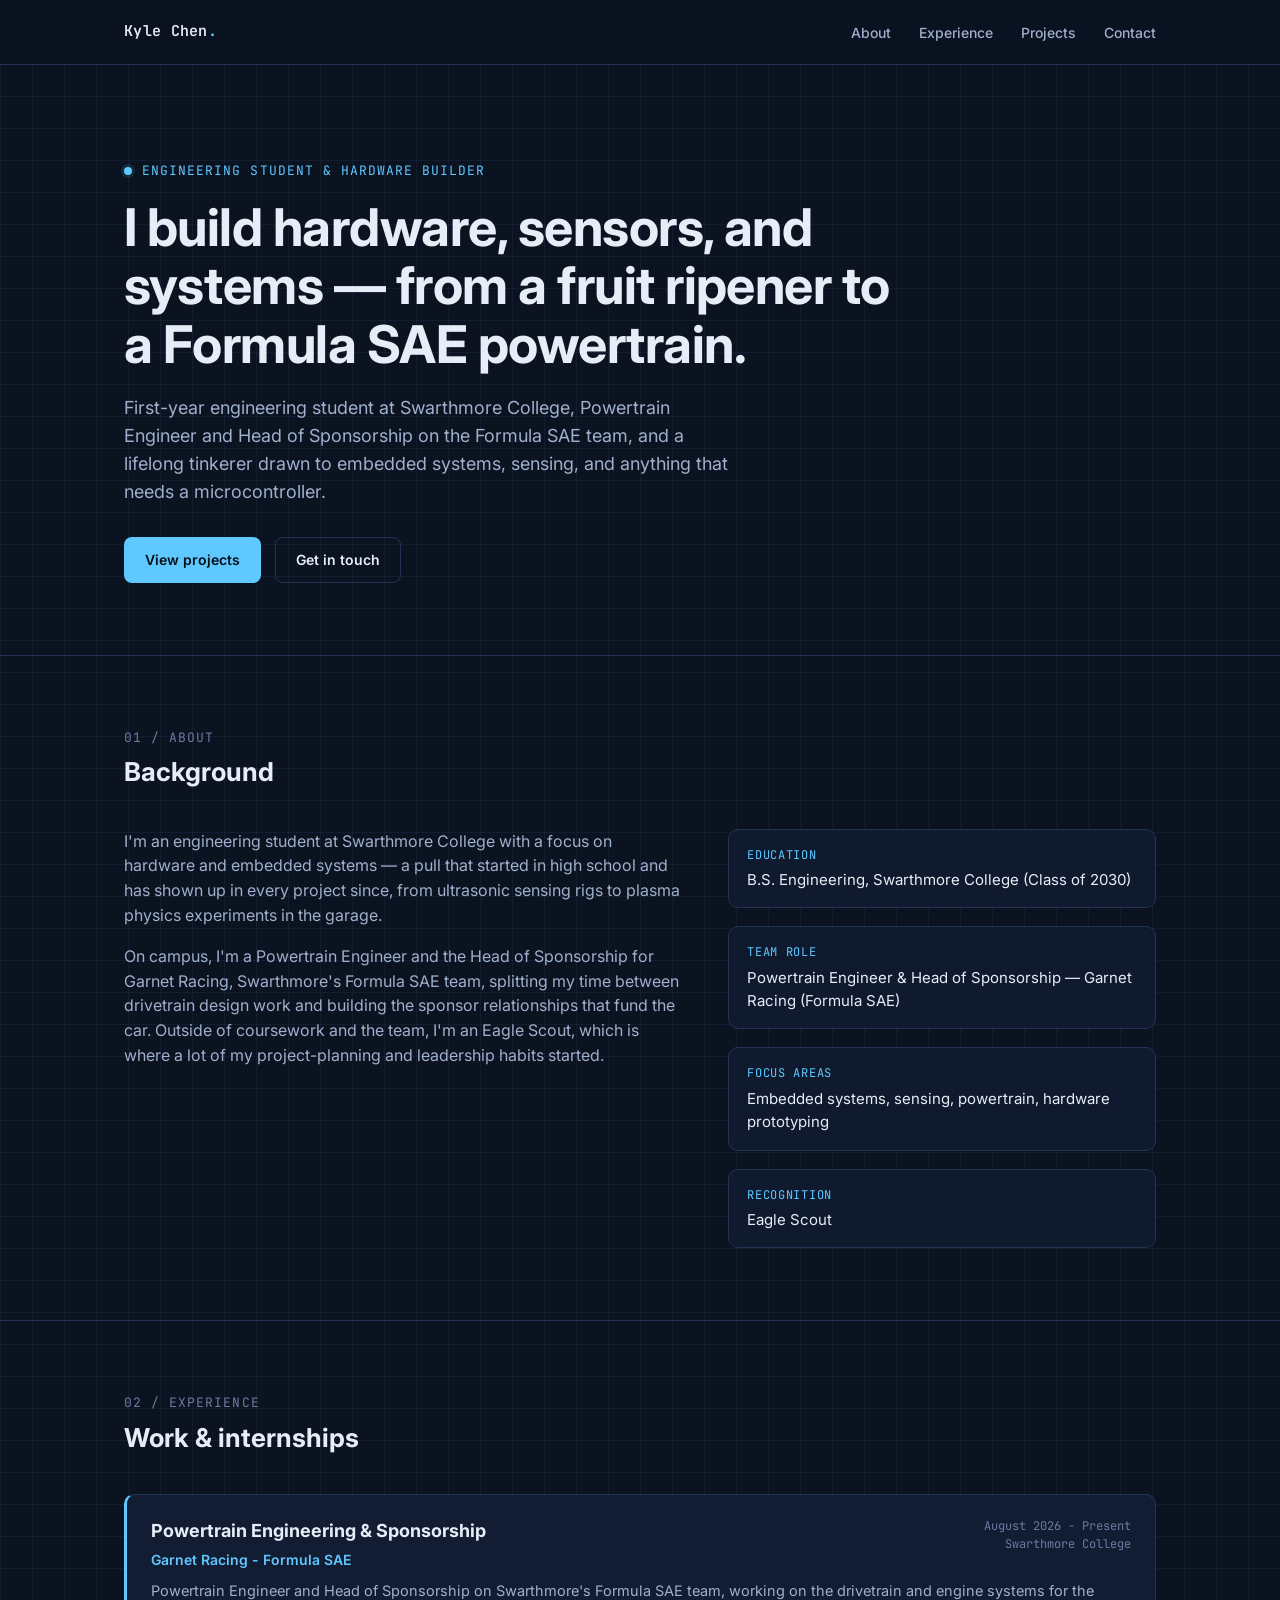
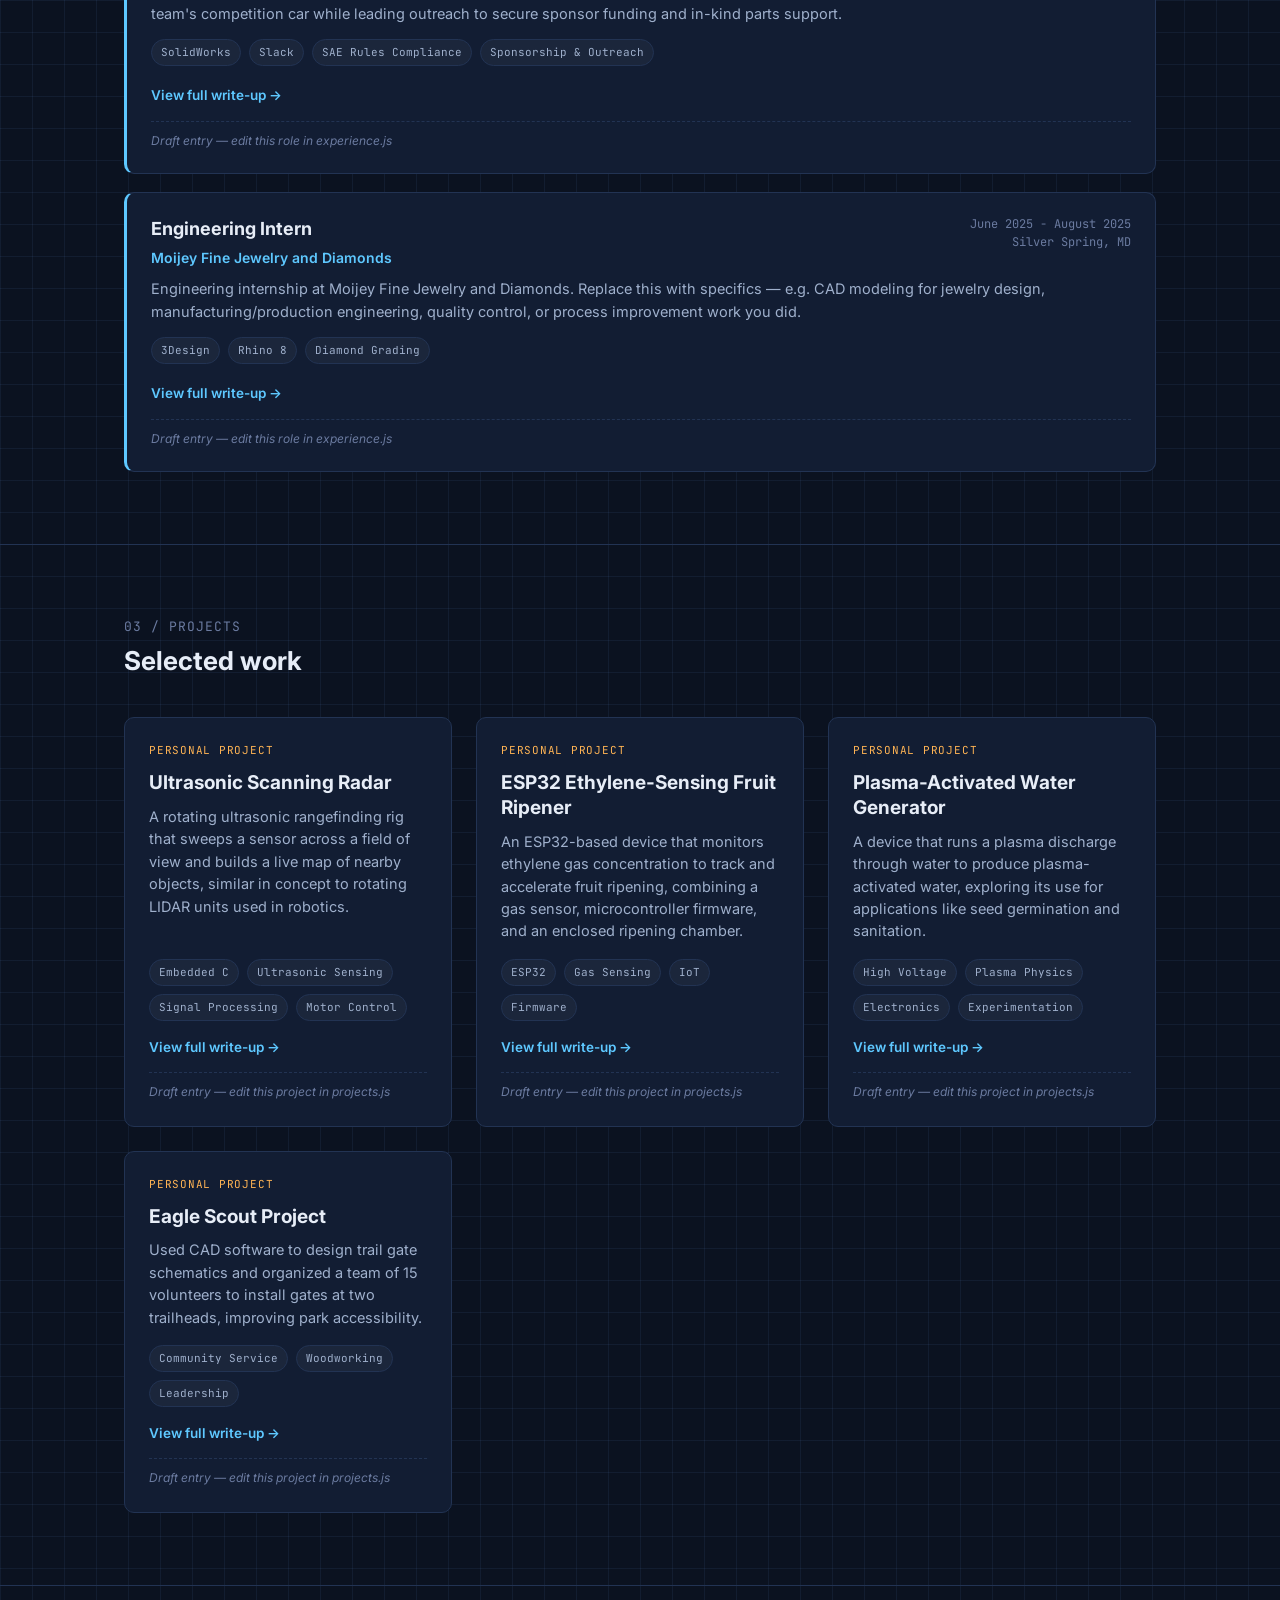
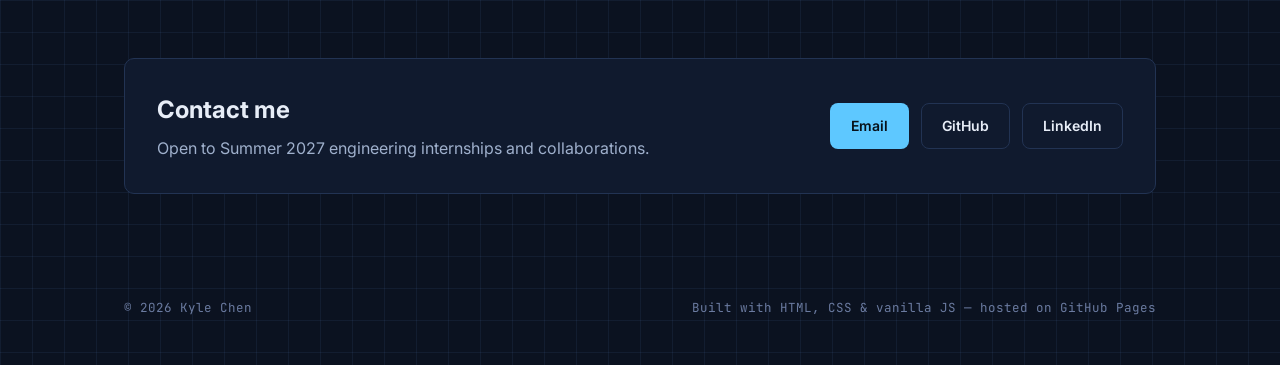
==== index.html @ b8ff4d7b "Update index.html" ====
<!doctype html>
<html lang="en">
<head>
  <meta charset="UTF-8" />
  <meta name="viewport" content="width=device-width, initial-scale=1.0" />
  <title>Kyle Chen — Engineering Portfolio</title>
  <meta name="description" content="Engineering portfolio of Kyle Chen — Swarthmore College engineering student, Formula SAE powertrain engineer, and hardware/embedded systems builder." />
  <link rel="icon" href="data:image/svg+xml,<svg xmlns=%22http://www.w3.org/2000/svg%22 viewBox=%220 0 100 100%22><rect width=%22100%22 height=%22100%22 rx=%2220%22 fill=%22%230b1220%22/><path d=%22M25 70 L50 25 L75 70%22 stroke=%22%235ec8ff%22 stroke-width=%228%22 fill=%22none%22 stroke-linecap=%22round%22 stroke-linejoin=%22round%22/></svg>" />
  <link rel="preconnect" href="https://fonts.googleapis.com" />
  <link rel="preconnect" href="https://fonts.gstatic.com" crossorigin />
  <link href="https://fonts.googleapis.com/css2?family=Inter:wght@400;500;600;700&family=JetBrains+Mono:wght@400;500;600&display=swap" rel="stylesheet" />
  <link rel="stylesheet" href="styles.css" />
</head>
<body>

  <nav class="nav">
    <div class="wrap">
      <div class="nav-brand">Kyle Chen<span>.</span></div>
      <ul class="nav-links">
        <li><a href="#about">About</a></li>
        <li><a href="#experience">Experience</a></li>
        <li><a href="#projects">Projects</a></li>
        <li><a href="#contact">Contact</a></li>
      </ul>
    </div>
  </nav>

  <header class="hero">
    <div class="wrap">
      <div class="eyebrow">Engineering Student &amp; Hardware Builder</div>
      <h1>I build hardware, sensors, and systems — from a fruit ripener to a Formula SAE powertrain.</h1>
      <p class="lead">
        First-year engineering student at Swarthmore College, Powertrain Engineer
        and Head of Sponsorship on the Formula SAE team, and a lifelong tinkerer
        drawn to embedded systems, sensing, and anything that needs a microcontroller.
      </p>
      <div class="hero-cta">
        <a class="btn btn-primary" href="#projects">View projects</a>
        <a class="btn btn-ghost" href="#contact">Get in touch</a>
      </div>
    </div>
  </header>

  <section id="about">
    <div class="wrap">
      <div class="section-head">
        <div>
          <div class="section-label">01 / About</div>
          <h2>Background</h2>
        </div>
      </div>
      <div class="about-grid">
        <div>
          <p>
            I'm an engineering student at Swarthmore College with a focus on
            hardware and embedded systems — a pull that started in high school
            and has shown up in every project since, from ultrasonic sensing
            rigs to plasma physics experiments in the garage.
          </p>
          <p>
            On campus, I'm a Powertrain Engineer and the Head of Sponsorship
            for Garnet Racing, Swarthmore's Formula SAE team, splitting my
            time between drivetrain design work and building the sponsor
            relationships that fund the car. Outside of coursework and the
            team, I'm an Eagle Scout, which is where a lot of my
            project-planning and leadership habits started.
          </p>
        </div>
        <ul class="stat-list">
          <li>
            <div class="stat-label">Education</div>
            <div class="stat-value">B.S. Engineering, Swarthmore College (Class of 2030)</div>
          </li>
          <li>
            <div class="stat-label">Team Role</div>
            <div class="stat-value">Powertrain Engineer &amp; Head of Sponsorship — Garnet Racing (Formula SAE)</div>
          </li>
          <li>
            <div class="stat-label">Focus Areas</div>
            <div class="stat-value">Embedded systems, sensing, powertrain, hardware prototyping</div>
          </li>
          <li>
            <div class="stat-label">Recognition</div>
            <div class="stat-value">Eagle Scout</div>
          </li>
        </ul>
      </div>
    </div>
  </section>

  <section id="experience">
    <div class="wrap">
      <div class="section-head">
        <div>
          <div class="section-label">02 / Experience</div>
          <h2>Work &amp; internships</h2>
        </div>
      </div>
      <div class="exp-list" id="experience-list">
        <!-- Rendered from experience.js by main.js -->
      </div>
    </div>
  </section>

  <section id="projects">
    <div class="wrap">
      <div class="section-head">
        <div>
          <div class="section-label">03 / Projects</div>
          <h2>Selected work</h2>
        </div>
      </div>
      <div class="project-grid" id="project-grid">
        <!-- Cards are rendered from projects.js by main.js -->
      </div>
    </div>
  </section>

  <section id="contact">
    <div class="wrap">
      <div class="contact-box">
        <div>
          <h2>Contact me</h2>
          <p>Open to Summer 2027 engineering internships and collaborations.</p>
        </div>
        <div class="contact-links">
          <a class="btn btn-primary" href="mailto:kyle.t.chen@gmail.com">Email</a>
          <a class="btn btn-ghost" href="https://github.com/kyletbchen" target="_blank" rel="noopener">GitHub</a>
          <a class="btn btn-ghost" href="https://www.linkedin.com/in/kyletbchen/" target="_blank" rel="noopener">LinkedIn</a>
        </div>
      </div>
    </div>
  </section>

  <footer>
    <div class="wrap" style="display:flex; justify-content:space-between; width:100%; flex-wrap:wrap; gap:8px;">
      <span>&copy; <span id="year"></span> Kyle Chen</span>
      <span>Built with HTML, CSS &amp; vanilla JS — hosted on GitHub Pages</span>
    </div>
  </footer>

  <script src="experience.js"></script>
  <script src="projects.js"></script>
  <script src="main.js"></script>
</body>
</html>
---- styles.css ----
/* ==========================================================================
   Kyle Chen — Engineering Portfolio
   Design language: drafting-table blueprint. Navy ground, cyan/amber accents,
   faint grid, monospace for technical labels, clean sans for reading text.
   ========================================================================== */

:root {
  --bg: #0b1220;
  --bg-elev: #101a2e;
  --bg-card: #121d33;
  --grid-line: rgba(120, 170, 255, 0.07);
  --border: #223353;
  --border-hover: #3a5580;
  --text: #e7edf7;
  --text-dim: #9fb0cc;
  --text-faint: #6b7ba0;
  --accent: #5ec8ff;       /* blueprint cyan */
  --accent-2: #ffb454;     /* drafting amber, sparingly */
  --accent-soft: rgba(94, 200, 255, 0.12);
  --mono: "JetBrains Mono", "SFMono-Regular", Consolas, "Liberation Mono", Menlo, monospace;
  --sans: "Inter", -apple-system, BlinkMacSystemFont, "Segoe UI", Roboto, Helvetica, Arial, sans-serif;
  --radius: 10px;
  --max-width: 1080px;
}

* { box-sizing: border-box; }

html {
  scroll-behavior: smooth;
}

body {
  margin: 0;
  background-color: var(--bg);
  background-image:
    linear-gradient(var(--grid-line) 1px, transparent 1px),
    linear-gradient(90deg, var(--grid-line) 1px, transparent 1px);
  background-size: 32px 32px;
  color: var(--text);
  font-family: var(--sans);
  line-height: 1.55;
  -webkit-font-smoothing: antialiased;
}

::selection {
  background: var(--accent-soft);
  color: var(--text);
}

a { color: var(--accent); text-decoration: none; }
a:hover { text-decoration: underline; }

.wrap {
  max-width: var(--max-width);
  margin: 0 auto;
  padding: 0 24px;
}

/* ---------- Nav ---------- */

.nav {
  position: sticky;
  top: 0;
  z-index: 50;
  background: rgba(11, 18, 32, 0.85);
  backdrop-filter: blur(8px);
  border-bottom: 1px solid var(--border);
}

.nav .wrap {
  display: flex;
  align-items: center;
  justify-content: space-between;
  height: 64px;
}

.nav-brand {
  font-family: var(--mono);
  font-weight: 600;
  font-size: 15px;
  color: var(--text);
  letter-spacing: 0.02em;
}

.nav-brand span { color: var(--accent); }

.nav-links {
  display: flex;
  gap: 28px;
  list-style: none;
  margin: 0;
  padding: 0;
}

.nav-links a {
  color: var(--text-dim);
  font-size: 14px;
  font-weight: 500;
}

.nav-links a:hover { color: var(--text); text-decoration: none; }

/* ---------- Hero ---------- */

.hero {
  padding: 96px 0 72px;
  border-bottom: 1px solid var(--border);
}

.eyebrow {
  font-family: var(--mono);
  font-size: 13px;
  color: var(--accent);
  letter-spacing: 0.08em;
  text-transform: uppercase;
  margin-bottom: 18px;
  display: flex;
  align-items: center;
  gap: 10px;
}

.eyebrow::before {
  content: "";
  width: 8px;
  height: 8px;
  background: var(--accent);
  border-radius: 50%;
  box-shadow: 0 0 0 3px var(--accent-soft);
}

.hero h1 {
  font-size: clamp(32px, 5vw, 52px);
  line-height: 1.12;
  margin: 0 0 20px;
  letter-spacing: -0.01em;
  max-width: 780px;
}

.hero p.lead {
  font-size: 18px;
  color: var(--text-dim);
  max-width: 620px;
  margin: 0 0 32px;
}

.hero-cta {
  display: flex;
  gap: 14px;
  flex-wrap: wrap;
}

.btn {
  display: inline-flex;
  align-items: center;
  gap: 8px;
  padding: 11px 20px;
  border-radius: 8px;
  font-size: 14px;
  font-weight: 600;
  font-family: var(--sans);
  border: 1px solid transparent;
  cursor: pointer;
  transition: all 0.15s ease;
}

.btn:hover { text-decoration: none; }

.btn-primary {
  background: var(--accent);
  color: #071018;
}

.btn-primary:hover { background: #7fd4ff; }

.btn-ghost {
  background: transparent;
  border-color: var(--border);
  color: var(--text);
}

.btn-ghost:hover { border-color: var(--accent); color: var(--accent); }

/* ---------- Section shell ---------- */

section { padding: 72px 0; border-bottom: 1px solid var(--border); }
section:last-of-type { border-bottom: none; }

.section-head {
  display: flex;
  align-items: baseline;
  justify-content: space-between;
  margin-bottom: 36px;
  gap: 16px;
  flex-wrap: wrap;
}

.section-label {
  font-family: var(--mono);
  font-size: 13px;
  color: var(--text-faint);
  letter-spacing: 0.08em;
  text-transform: uppercase;
}

.section-head h2 {
  font-size: 26px;
  margin: 4px 0 0;
}

/* ---------- About ---------- */

.about-grid {
  display: grid;
  grid-template-columns: 1.3fr 1fr;
  gap: 48px;
}

.about-grid p { color: var(--text-dim); margin: 0 0 16px; }

.stat-list {
  list-style: none;
  margin: 0;
  padding: 0;
  display: flex;
  flex-direction: column;
  gap: 18px;
}

.stat-list li {
  border: 1px solid var(--border);
  border-radius: var(--radius);
  padding: 16px 18px;
  background: var(--bg-elev);
}

.stat-list .stat-label {
  font-family: var(--mono);
  font-size: 12px;
  color: var(--accent);
  text-transform: uppercase;
  letter-spacing: 0.06em;
  margin-bottom: 4px;
}

.stat-list .stat-value {
  font-size: 15px;
  color: var(--text);
}

/* ---------- Projects ---------- */

.project-grid {
  display: grid;
  grid-template-columns: repeat(auto-fill, minmax(300px, 1fr));
  gap: 24px;
}

.card {
  background: var(--bg-card);
  border: 1px solid var(--border);
  border-radius: var(--radius);
  padding: 24px;
  display: flex;
  flex-direction: column;
  transition: border-color 0.15s ease, transform 0.15s ease;
}

.card:hover {
  border-color: var(--accent);
  transform: translateY(-2px);
}

.card-tag {
  font-family: var(--mono);
  font-size: 11px;
  color: var(--accent-2);
  text-transform: uppercase;
  letter-spacing: 0.07em;
  margin-bottom: 12px;
}

.card h3 {
  margin: 0 0 10px;
  font-size: 19px;
  line-height: 1.3;
}

.card p {
  color: var(--text-dim);
  font-size: 14.5px;
  margin: 0 0 16px;
  flex-grow: 1;
}

.chip-row {
  display: flex;
  flex-wrap: wrap;
  gap: 8px;
  margin-bottom: 16px;
}

.chip {
  font-family: var(--mono);
  font-size: 11px;
  color: var(--text-dim);
  background: rgba(255, 255, 255, 0.04);
  border: 1px solid var(--border);
  padding: 4px 9px;
  border-radius: 999px;
}

.card-link {
  font-size: 13.5px;
  font-weight: 600;
  color: var(--accent);
  margin-top: auto;
}

.card-placeholder-note {
  font-size: 12px;
  color: var(--text-faint);
  font-style: italic;
  border-top: 1px dashed var(--border);
  margin-top: 14px;
  padding-top: 10px;
}

/* ---------- Experience ---------- */

.exp-list {
  display: flex;
  flex-direction: column;
  gap: 18px;
}

.exp-item {
  background: var(--bg-card);
  border: 1px solid var(--border);
  border-left: 3px solid var(--accent);
  border-radius: var(--radius);
  padding: 22px 24px;
}

.exp-head {
  display: flex;
  align-items: flex-start;
  justify-content: space-between;
  gap: 16px;
  flex-wrap: wrap;
  margin-bottom: 10px;
}

.exp-head h3 {
  margin: 0 0 4px;
  font-size: 18px;
}

.exp-company {
  font-size: 14px;
  color: var(--accent);
  font-weight: 600;
}

.exp-meta {
  text-align: right;
  font-family: var(--mono);
  font-size: 12px;
  color: var(--text-faint);
  white-space: nowrap;
}

.exp-item p {
  color: var(--text-dim);
  font-size: 14.5px;
  margin: 0 0 14px;
}

/* ---------- Contact ---------- */

.contact-box {
  display: flex;
  align-items: center;
  justify-content: space-between;
  gap: 24px;
  flex-wrap: wrap;
  background: var(--bg-elev);
  border: 1px solid var(--border);
  border-radius: var(--radius);
  padding: 32px;
}

.contact-box h2 { margin: 0 0 8px; font-size: 24px; }
.contact-box p { margin: 0; color: var(--text-dim); }

.contact-links {
  display: flex;
  gap: 12px;
  flex-wrap: wrap;
}

/* ---------- Footer ---------- */

footer {
  padding: 32px 0 48px;
  font-family: var(--mono);
  font-size: 12.5px;
  color: var(--text-faint);
  display: flex;
  justify-content: space-between;
  flex-wrap: wrap;
  gap: 8px;
}

/* ---------- Project detail pages ---------- */

.detail-wrap {
  padding: 40px 0 80px;
}

.back-link {
  display: inline-flex;
  align-items: center;
  gap: 6px;
  font-family: var(--mono);
  font-size: 13px;
  color: var(--text-dim);
  margin-bottom: 32px;
}

.back-link:hover { color: var(--accent); text-decoration: none; }

.detail-head { margin-bottom: 40px; }

.detail-head h1 {
  font-size: clamp(28px, 4vw, 40px);
  line-height: 1.15;
  margin: 8px 0 16px;
}

.detail-section {
  margin-bottom: 48px;
}

.detail-section h2 {
  font-size: 15px;
  font-family: var(--mono);
  text-transform: uppercase;
  letter-spacing: 0.06em;
  color: var(--text-faint);
  margin: 0 0 18px;
  padding-bottom: 10px;
  border-bottom: 1px solid var(--border);
}

.detail-section p {
  color: var(--text-dim);
  font-size: 15.5px;
  max-width: 720px;
}

.gallery-grid {
  display: grid;
  grid-template-columns: repeat(auto-fill, minmax(260px, 1fr));
  gap: 16px;
}

.gallery-grid img {
  width: 100%;
  height: 220px;
  object-fit: cover;
  border-radius: var(--radius);
  border: 1px solid var(--border);
  display: block;
}

.gallery-placeholder {
  height: 220px;
  border: 1px dashed var(--border);
  border-radius: var(--radius);
  background: var(--bg-elev);
  color: var(--text-faint);
  font-size: 13px;
  font-style: italic;
  display: flex;
  align-items: center;
  justify-content: center;
  text-align: center;
  padding: 20px;
}

.video-placeholder {
  border: 1px dashed var(--border);
  border-radius: var(--radius);
  background: var(--bg-elev);
  color: var(--text-faint);
  font-size: 13px;
  font-style: italic;
  padding: 40px 20px;
  text-align: center;
  max-width: 720px;
}

.video-embed {
  position: relative;
  width: 100%;
  max-width: 720px;
  aspect-ratio: 16 / 9;
  border-radius: var(--radius);
  overflow: hidden;
  border: 1px solid var(--border);
}

.video-embed iframe {
  width: 100%;
  height: 100%;
  border: 0;
}

.doc-list {
  list-style: none;
  margin: 0;
  padding: 0;
  display: flex;
  flex-direction: column;
  gap: 10px;
  max-width: 480px;
}

.doc-list li {
  border: 1px solid var(--border);
  border-radius: 8px;
  padding: 12px 16px;
  background: var(--bg-card);
}

.doc-list a { font-weight: 600; font-size: 14px; }

/* ---------- Responsive ---------- */

@media (max-width: 760px) {
  .about-grid { grid-template-columns: 1fr; }
  .nav-links { gap: 16px; }
  .hero { padding: 64px 0 48px; }
  .contact-box { flex-direction: column; align-items: flex-start; }
}
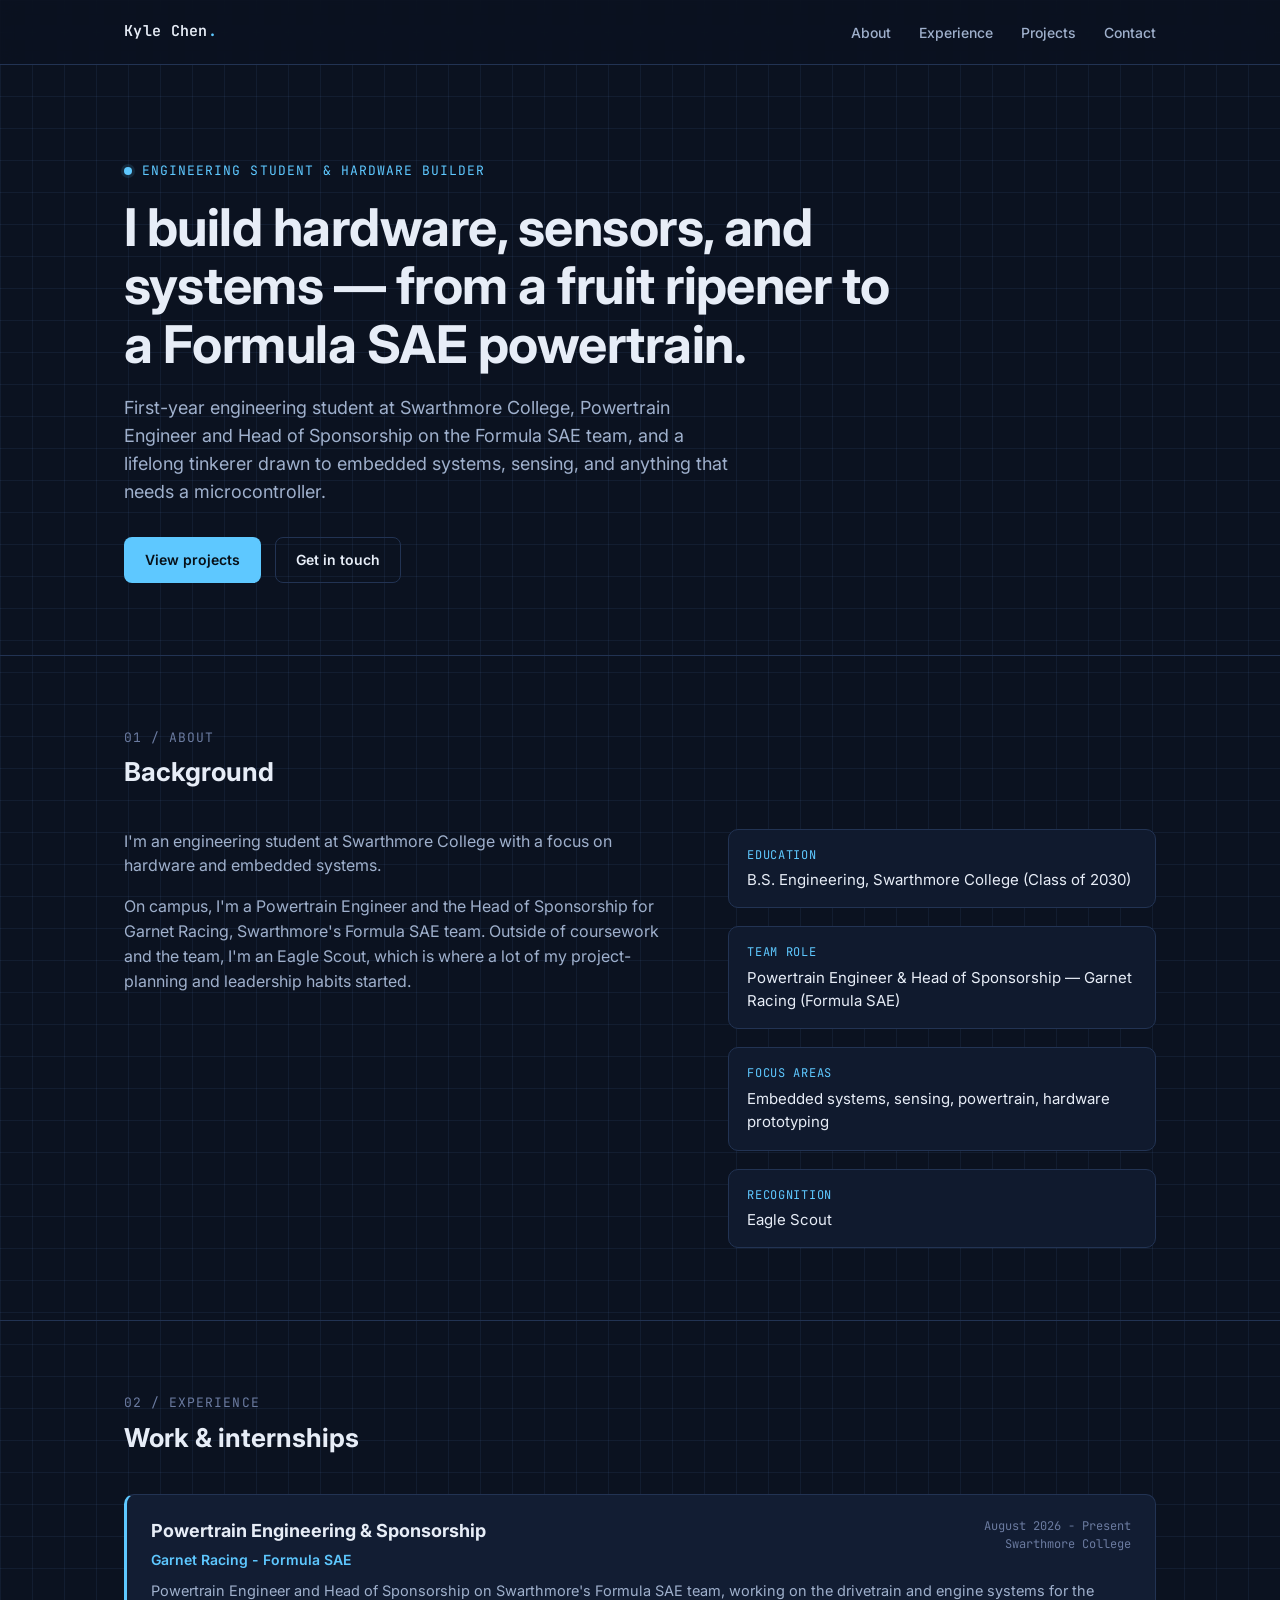
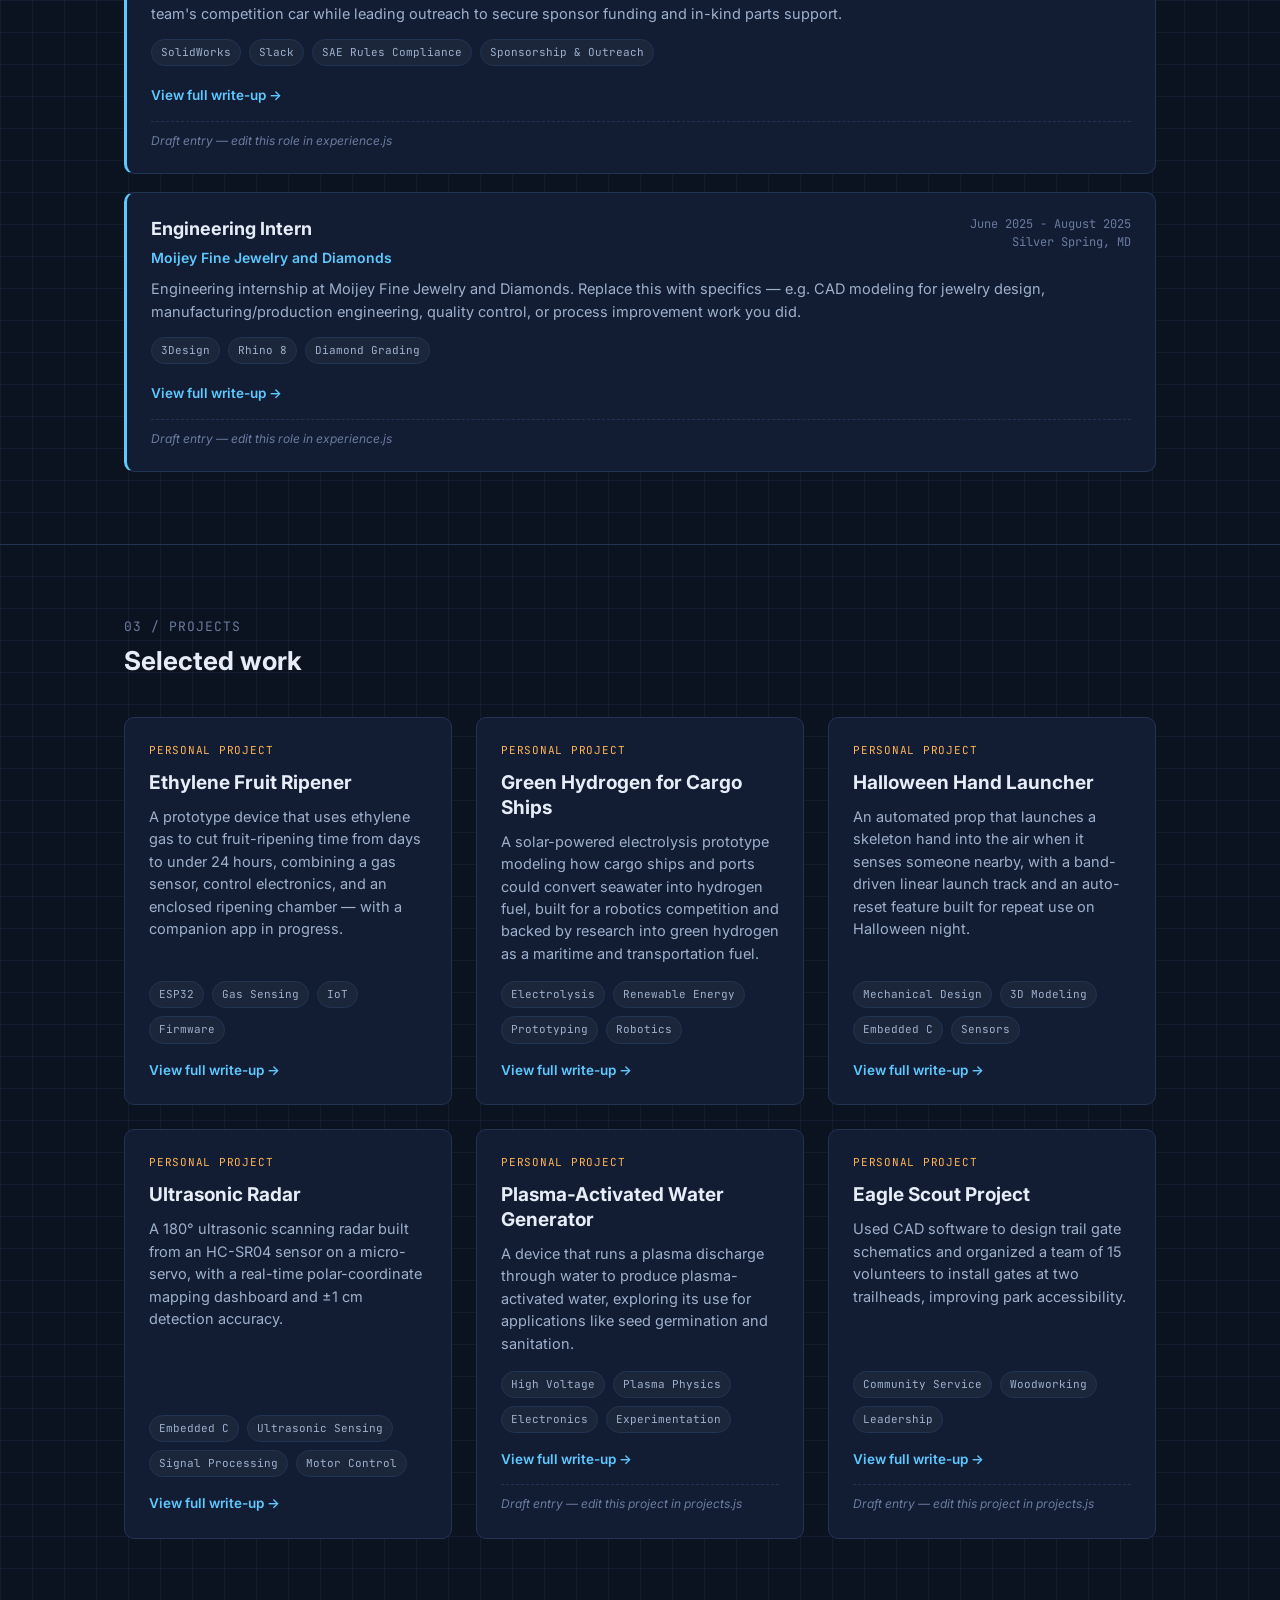
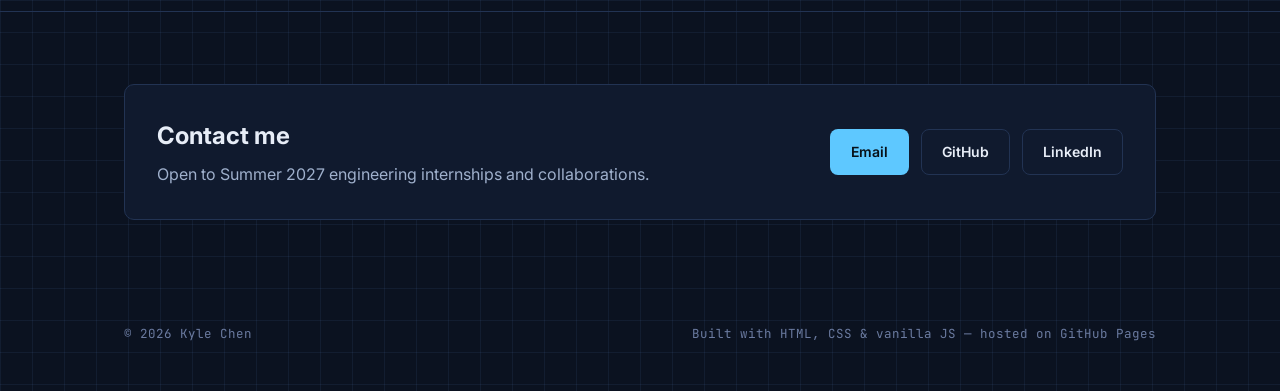
==== commit e6b04abb: "Update index.html" ====
--- a/index.html
+++ b/index.html
@@ -53,15 +53,11 @@
         <div>
           <p>
             I'm an engineering student at Swarthmore College with a focus on
-            hardware and embedded systems — a pull that started in high school
-            and has shown up in every project since, from ultrasonic sensing
-            rigs to plasma physics experiments in the garage.
+            hardware and embedded systems.
           </p>
           <p>
             On campus, I'm a Powertrain Engineer and the Head of Sponsorship
-            for Garnet Racing, Swarthmore's Formula SAE team, splitting my
-            time between drivetrain design work and building the sponsor
-            relationships that fund the car. Outside of coursework and the
+            for Garnet Racing, Swarthmore's Formula SAE team. Outside of coursework and the
             team, I'm an Eagle Scout, which is where a lot of my
             project-planning and leadership habits started.
           </p>
@@ -142,5 +138,6 @@
   <script src="experience.js"></script>
   <script src="projects.js"></script>
   <script src="main.js"></script>
+  
 </body>
 </html>
--- a/styles.css
+++ b/styles.css
@@ -466,11 +466,20 @@
 
 .gallery-grid img {
   width: 100%;
-  height: 220px;
-  object-fit: cover;
-  border-radius: var(--radius);
-  border: 1px solid var(--border);
+  height: auto;
+  max-height: 420px;
+  object-fit: contain;
+  border-radius: var(--radius);
+  border: 1px solid var(--border);
+  background: var(--bg-elev);
   display: block;
+  cursor: zoom-in;
+  transition: border-color 0.15s ease, opacity 0.15s ease;
+}
+
+.gallery-grid img:hover {
+  border-color: var(--accent);
+  opacity: 0.92;
 }
 
 .gallery-placeholder {
@@ -535,6 +544,126 @@
 
 .doc-list a { font-weight: 600; font-size: 14px; }
 
+.doc-list img {
+  display: block;
+  width: 100%;
+  height: auto;
+  object-fit: contain;
+  border-radius: 8px;
+  border: 1px solid var(--border);
+  cursor: zoom-in;
+  transition: border-color 0.15s ease, opacity 0.15s ease;
+}
+
+.doc-list img:hover {
+  border-color: var(--accent);
+  opacity: 0.92;
+}
+
+.doc-list li:has(img) {
+  padding: 10px;
+}
+
+.doc-list .doc-caption {
+  display: block;
+  margin-top: 8px;
+  font-size: 13px;
+  font-weight: 600;
+  color: var(--text-dim);
+}
+
+/* ---------- Lightbox ---------- */
+
+.lightbox-overlay {
+  position: fixed;
+  inset: 0;
+  z-index: 1000;
+  display: none;
+  align-items: center;
+  justify-content: center;
+  flex-direction: column;
+  padding: 72px 24px;
+  background: rgba(5, 10, 20, 0.92);
+  backdrop-filter: blur(4px);
+}
+
+.lightbox-overlay.is-open {
+  display: flex;
+}
+
+.lightbox-overlay img {
+  max-width: min(90vw, 1100px);
+  max-height: 76vh;
+  object-fit: contain;
+  border-radius: var(--radius);
+  border: 1px solid var(--border);
+  box-shadow: 0 24px 64px rgba(0, 0, 0, 0.5);
+}
+
+.lightbox-caption {
+  margin-top: 16px;
+  max-width: 80vw;
+  text-align: center;
+  color: var(--text-dim);
+  font-size: 13.5px;
+}
+
+.lightbox-counter {
+  margin-top: 6px;
+  font-family: var(--mono);
+  font-size: 12px;
+  color: var(--text-faint);
+  letter-spacing: 0.04em;
+}
+
+.lightbox-close,
+.lightbox-nav {
+  position: absolute;
+  display: flex;
+  align-items: center;
+  justify-content: center;
+  background: var(--bg-card);
+  border: 1px solid var(--border);
+  color: var(--text);
+  border-radius: 50%;
+  cursor: pointer;
+  transition: border-color 0.15s ease, color 0.15s ease;
+  font-family: var(--sans);
+  line-height: 1;
+}
+
+.lightbox-close:hover,
+.lightbox-nav:hover {
+  border-color: var(--accent);
+  color: var(--accent);
+}
+
+.lightbox-close {
+  top: 20px;
+  right: 20px;
+  width: 40px;
+  height: 40px;
+  font-size: 20px;
+}
+
+.lightbox-nav {
+  top: 50%;
+  transform: translateY(-50%);
+  width: 46px;
+  height: 46px;
+  font-size: 22px;
+}
+
+.lightbox-prev { left: 16px; }
+.lightbox-next { right: 16px; }
+
+@media (max-width: 640px) {
+  .lightbox-overlay { padding: 56px 16px; }
+  .lightbox-nav { width: 38px; height: 38px; font-size: 18px; }
+  .lightbox-prev { left: 6px; }
+  .lightbox-next { right: 6px; }
+}
+
 /* ---------- Responsive ---------- */
 
 @media (max-width: 760px) {
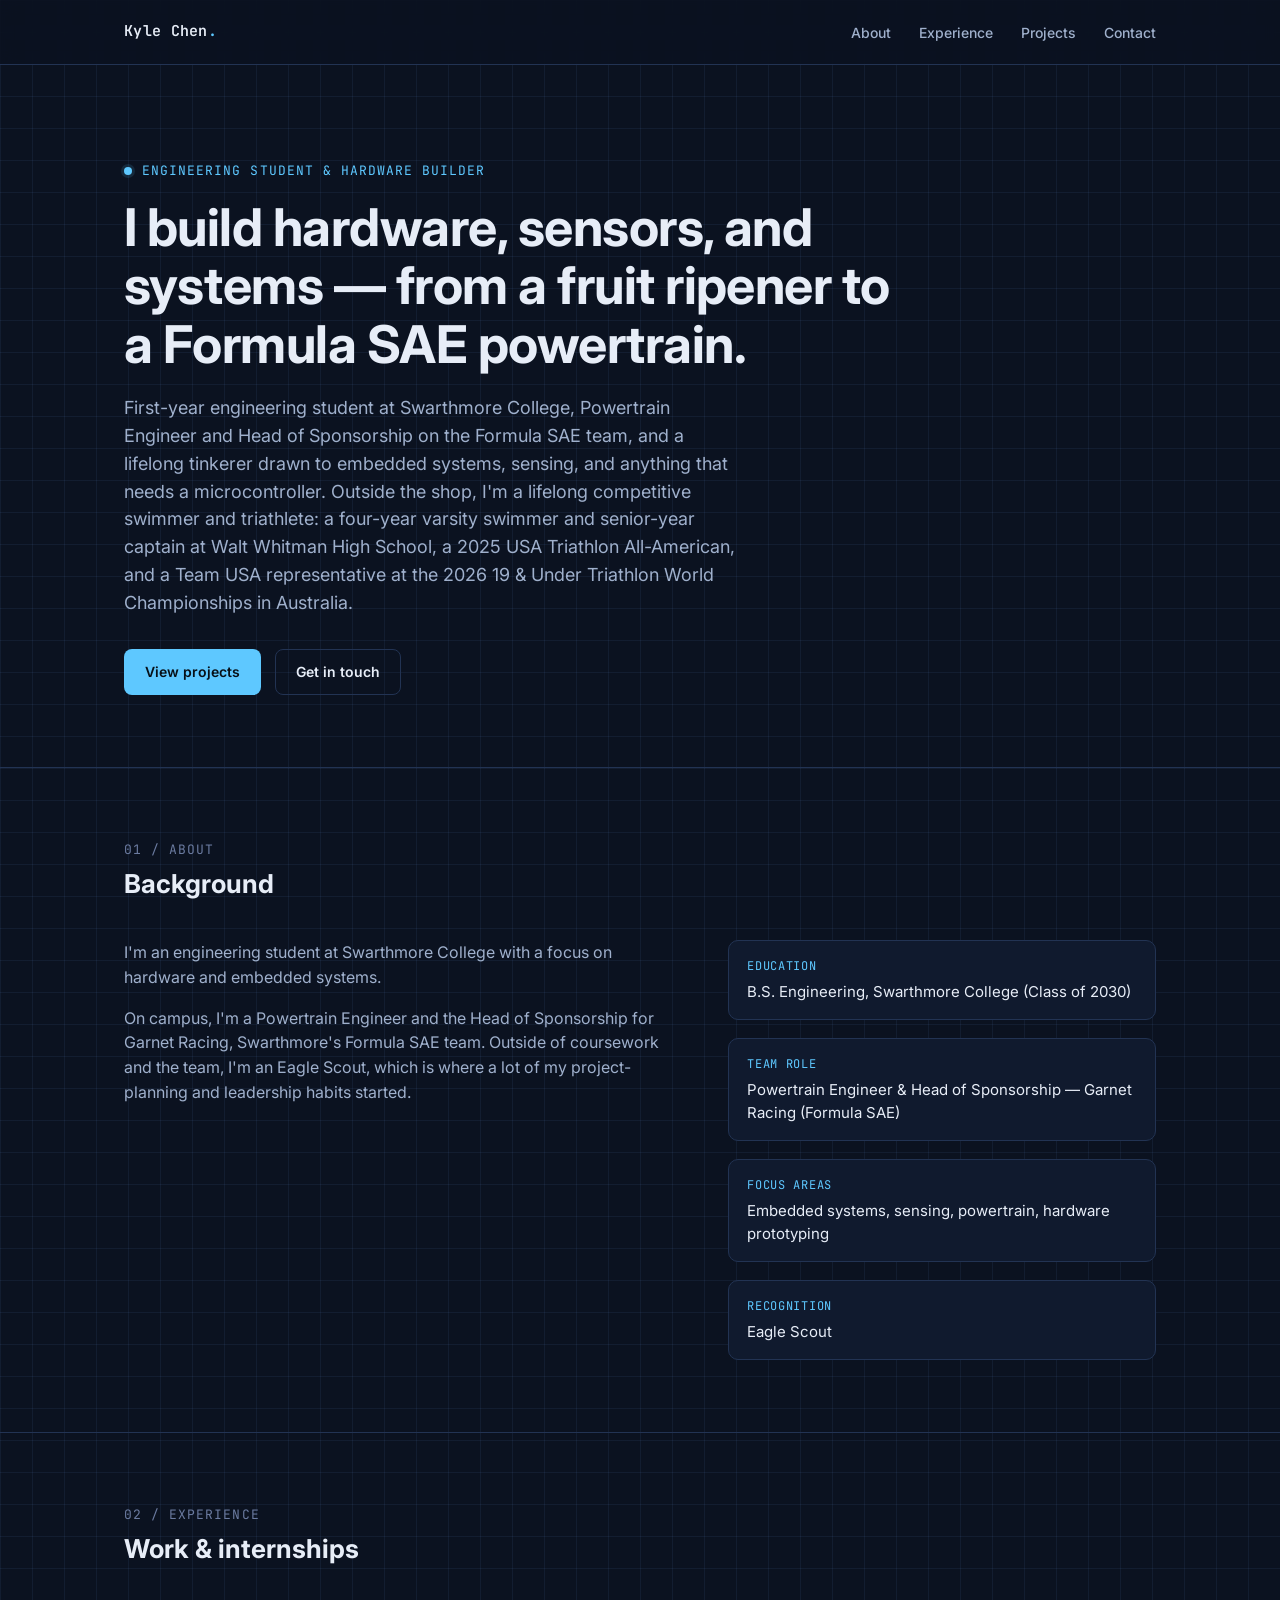
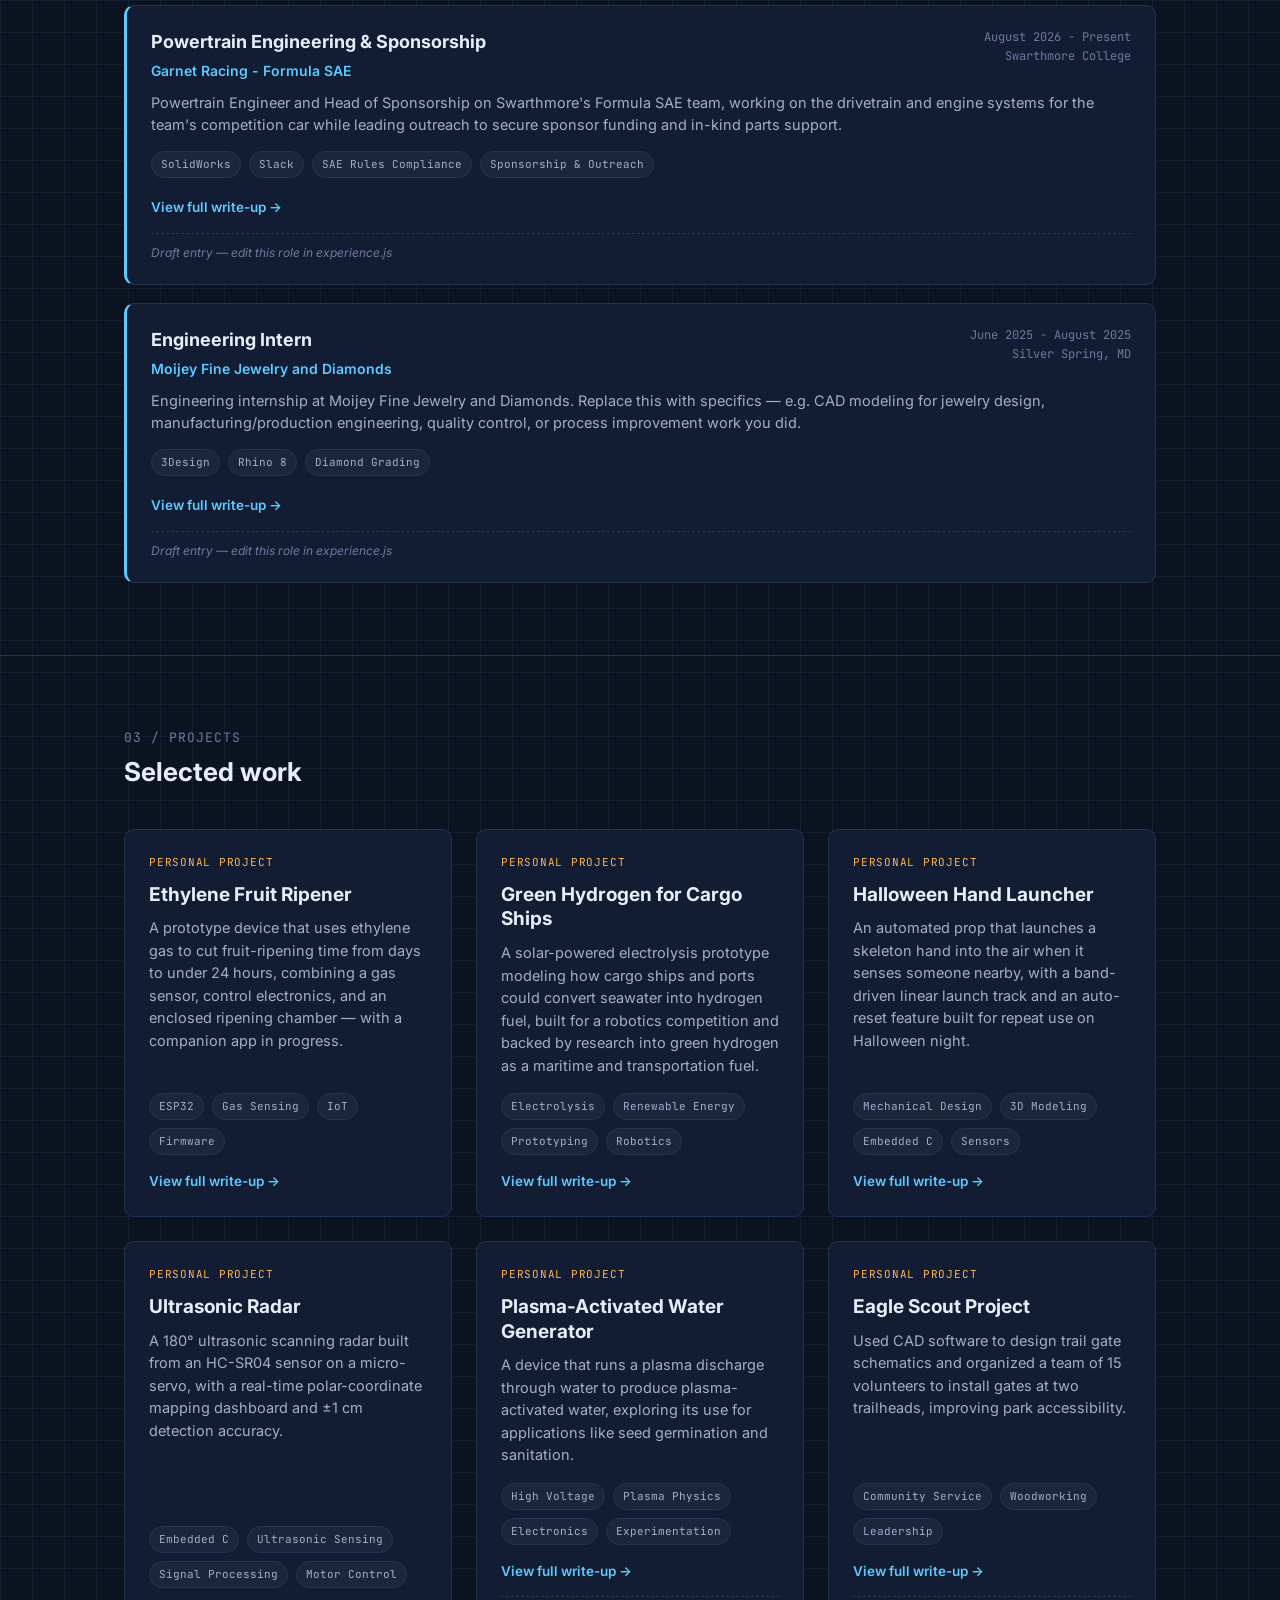
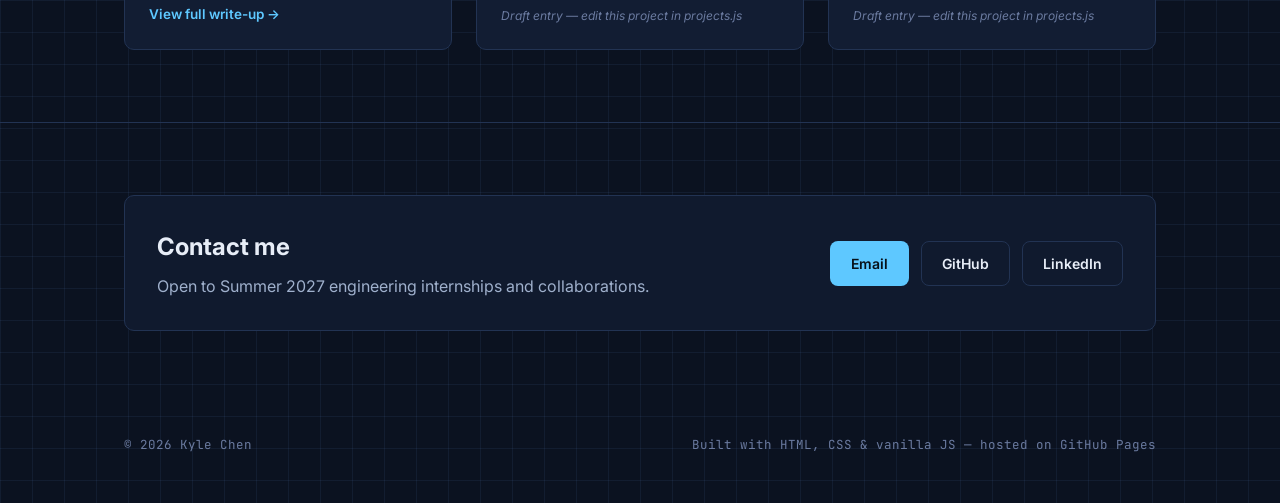
==== commit 1c69d7cf: "Add athletics to hero bio Co-Authored-By: Claude Opus 5.5 (1M context) <noreply@anthropic.com> Claud" ====
--- a/index.html
+++ b/index.html
@@ -33,6 +33,10 @@
         First-year engineering student at Swarthmore College, Powertrain Engineer
         and Head of Sponsorship on the Formula SAE team, and a lifelong tinkerer
         drawn to embedded systems, sensing, and anything that needs a microcontroller.
+        Outside the shop, I'm a lifelong competitive swimmer and triathlete: a
+        four-year varsity swimmer and senior-year captain at Walt Whitman High
+        School, a 2025 USA Triathlon All-American, and a Team USA representative
+        at the 2026 19 &amp; Under Triathlon World Championships in Australia.
       </p>
       <div class="hero-cta">
         <a class="btn btn-primary" href="#projects">View projects</a>
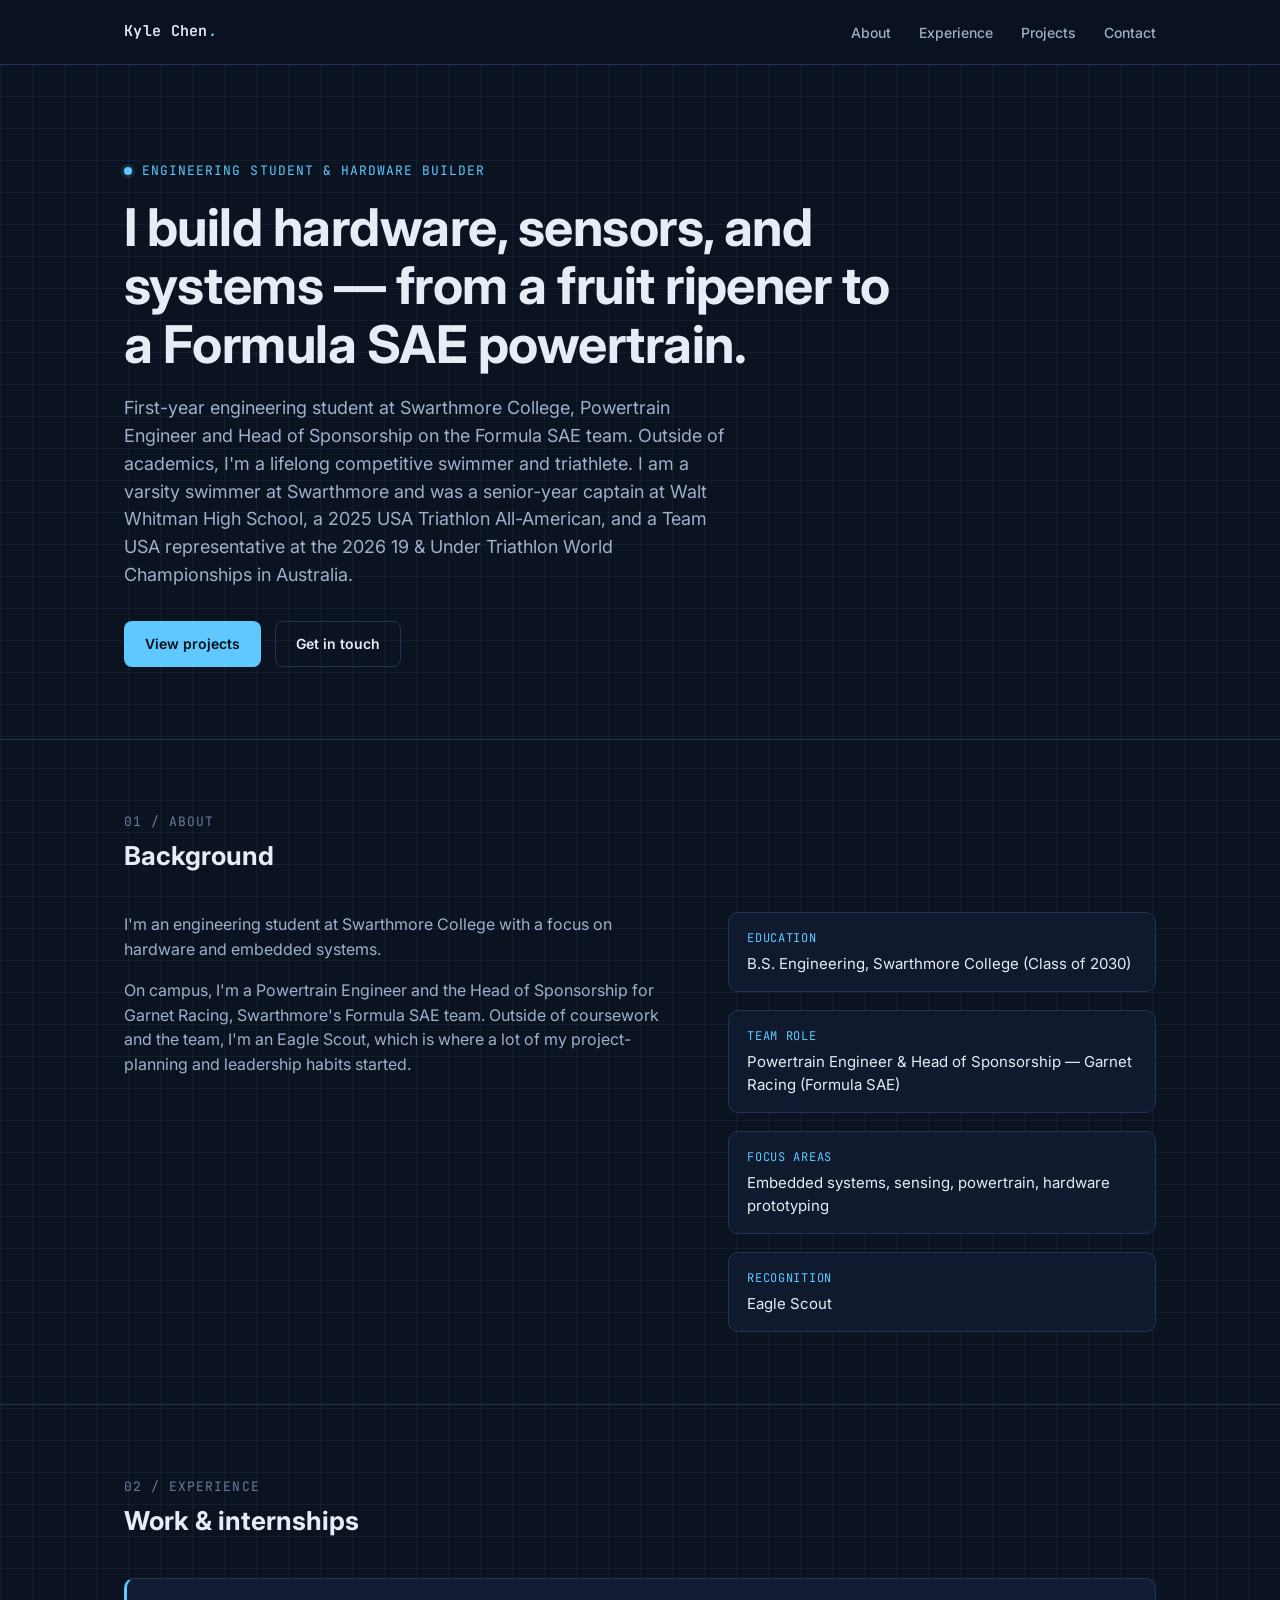
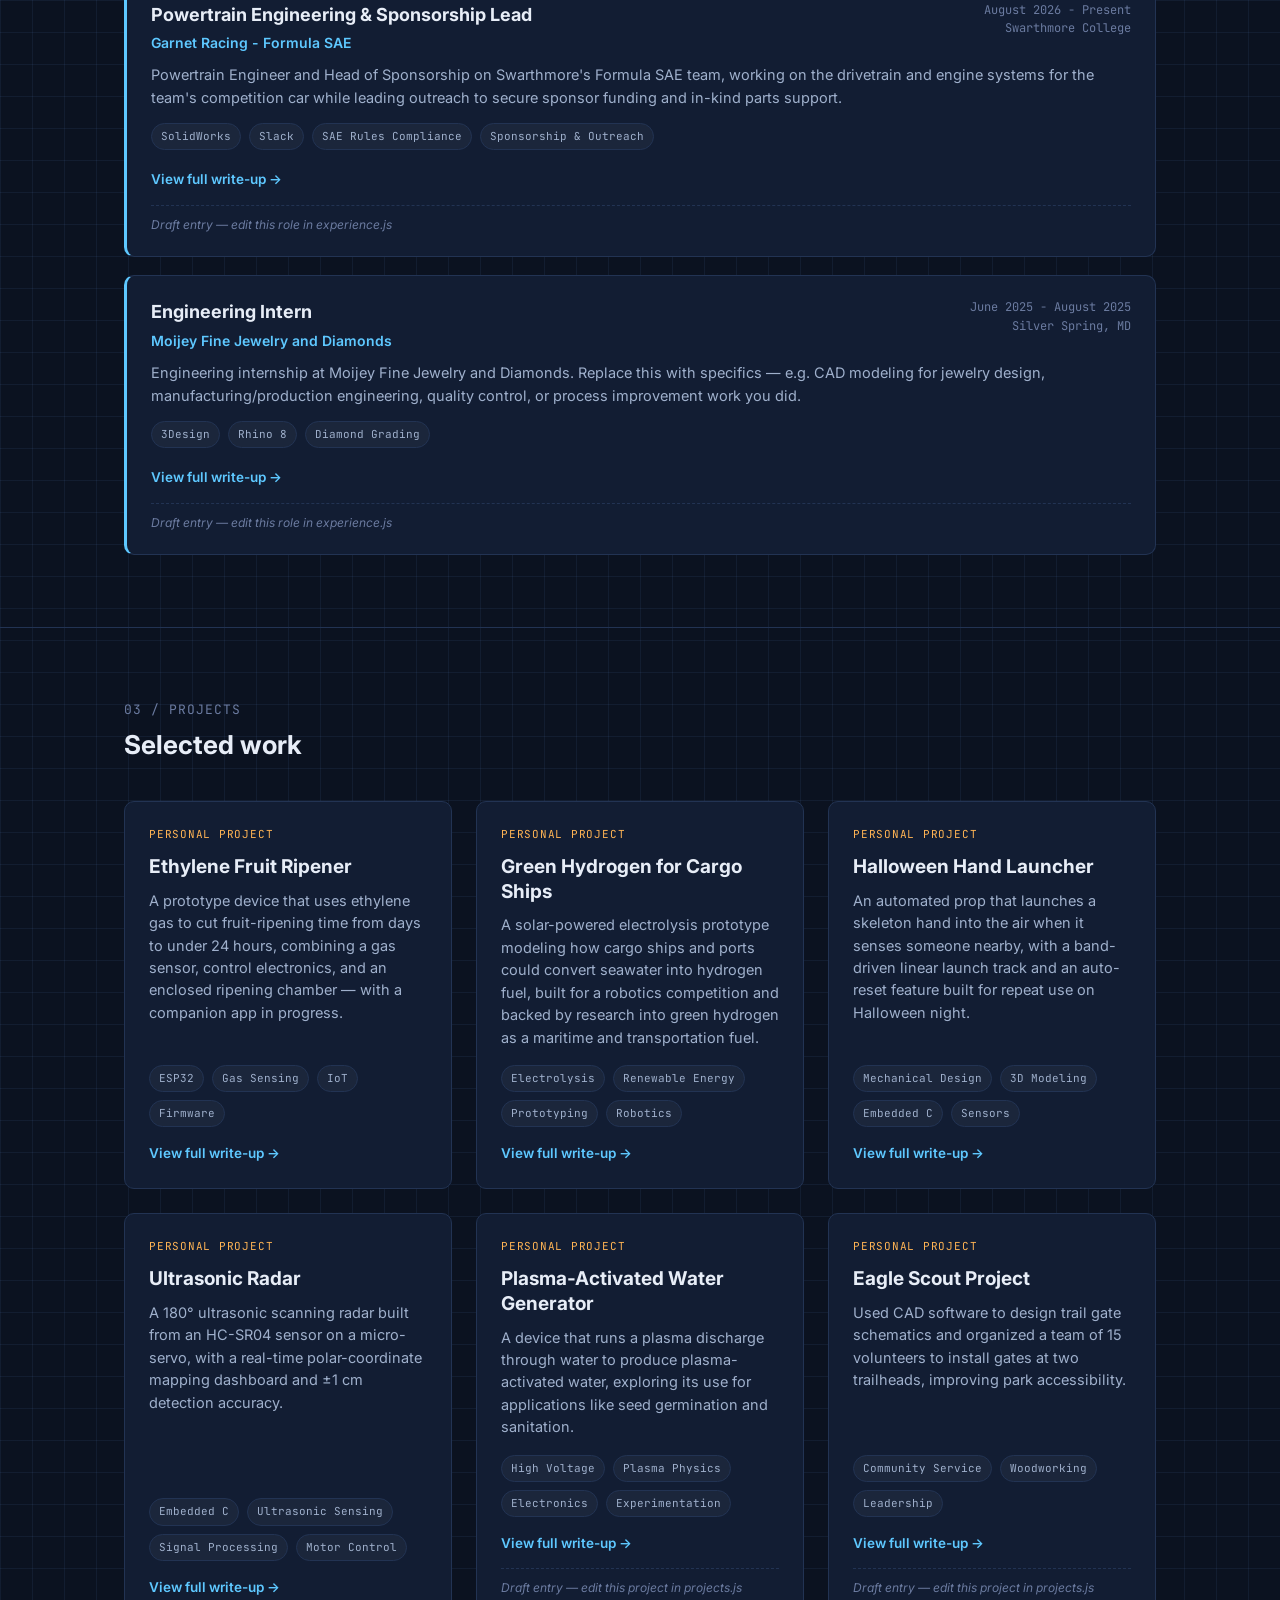
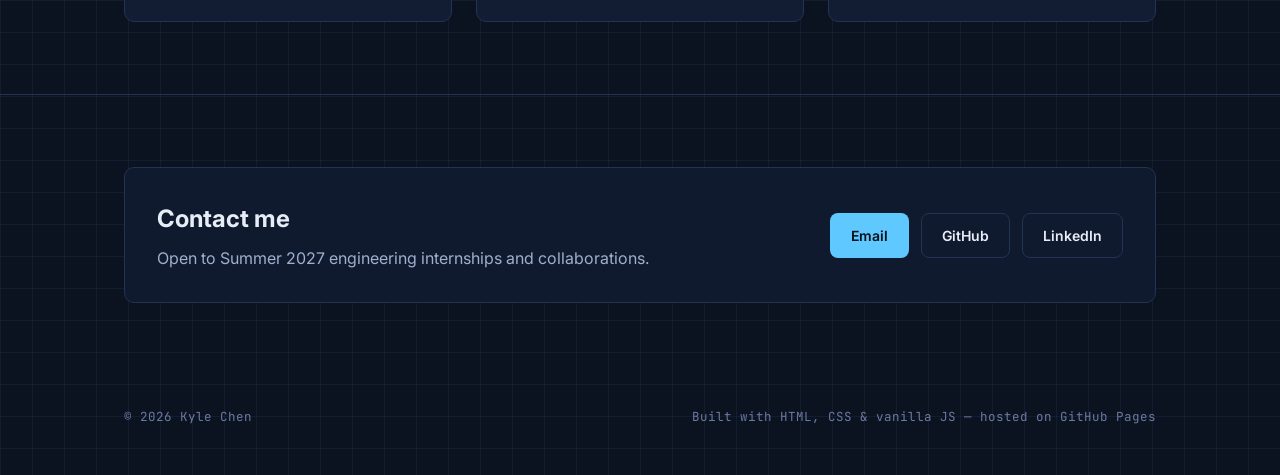
==== commit a1c7eff2: "Update index.html" ====
--- a/index.html
+++ b/index.html
@@ -31,10 +31,9 @@
       <h1>I build hardware, sensors, and systems — from a fruit ripener to a Formula SAE powertrain.</h1>
       <p class="lead">
         First-year engineering student at Swarthmore College, Powertrain Engineer
-        and Head of Sponsorship on the Formula SAE team, and a lifelong tinkerer
-        drawn to embedded systems, sensing, and anything that needs a microcontroller.
-        Outside the shop, I'm a lifelong competitive swimmer and triathlete: a
-        four-year varsity swimmer and senior-year captain at Walt Whitman High
+        and Head of Sponsorship on the Formula SAE team.
+        Outside of academics, I'm a lifelong competitive swimmer and triathlete. I 
+        am a varsity swimmer at Swarthmore and was a senior-year captain at Walt Whitman High
         School, a 2025 USA Triathlon All-American, and a Team USA representative
         at the 2026 19 &amp; Under Triathlon World Championships in Australia.
       </p>
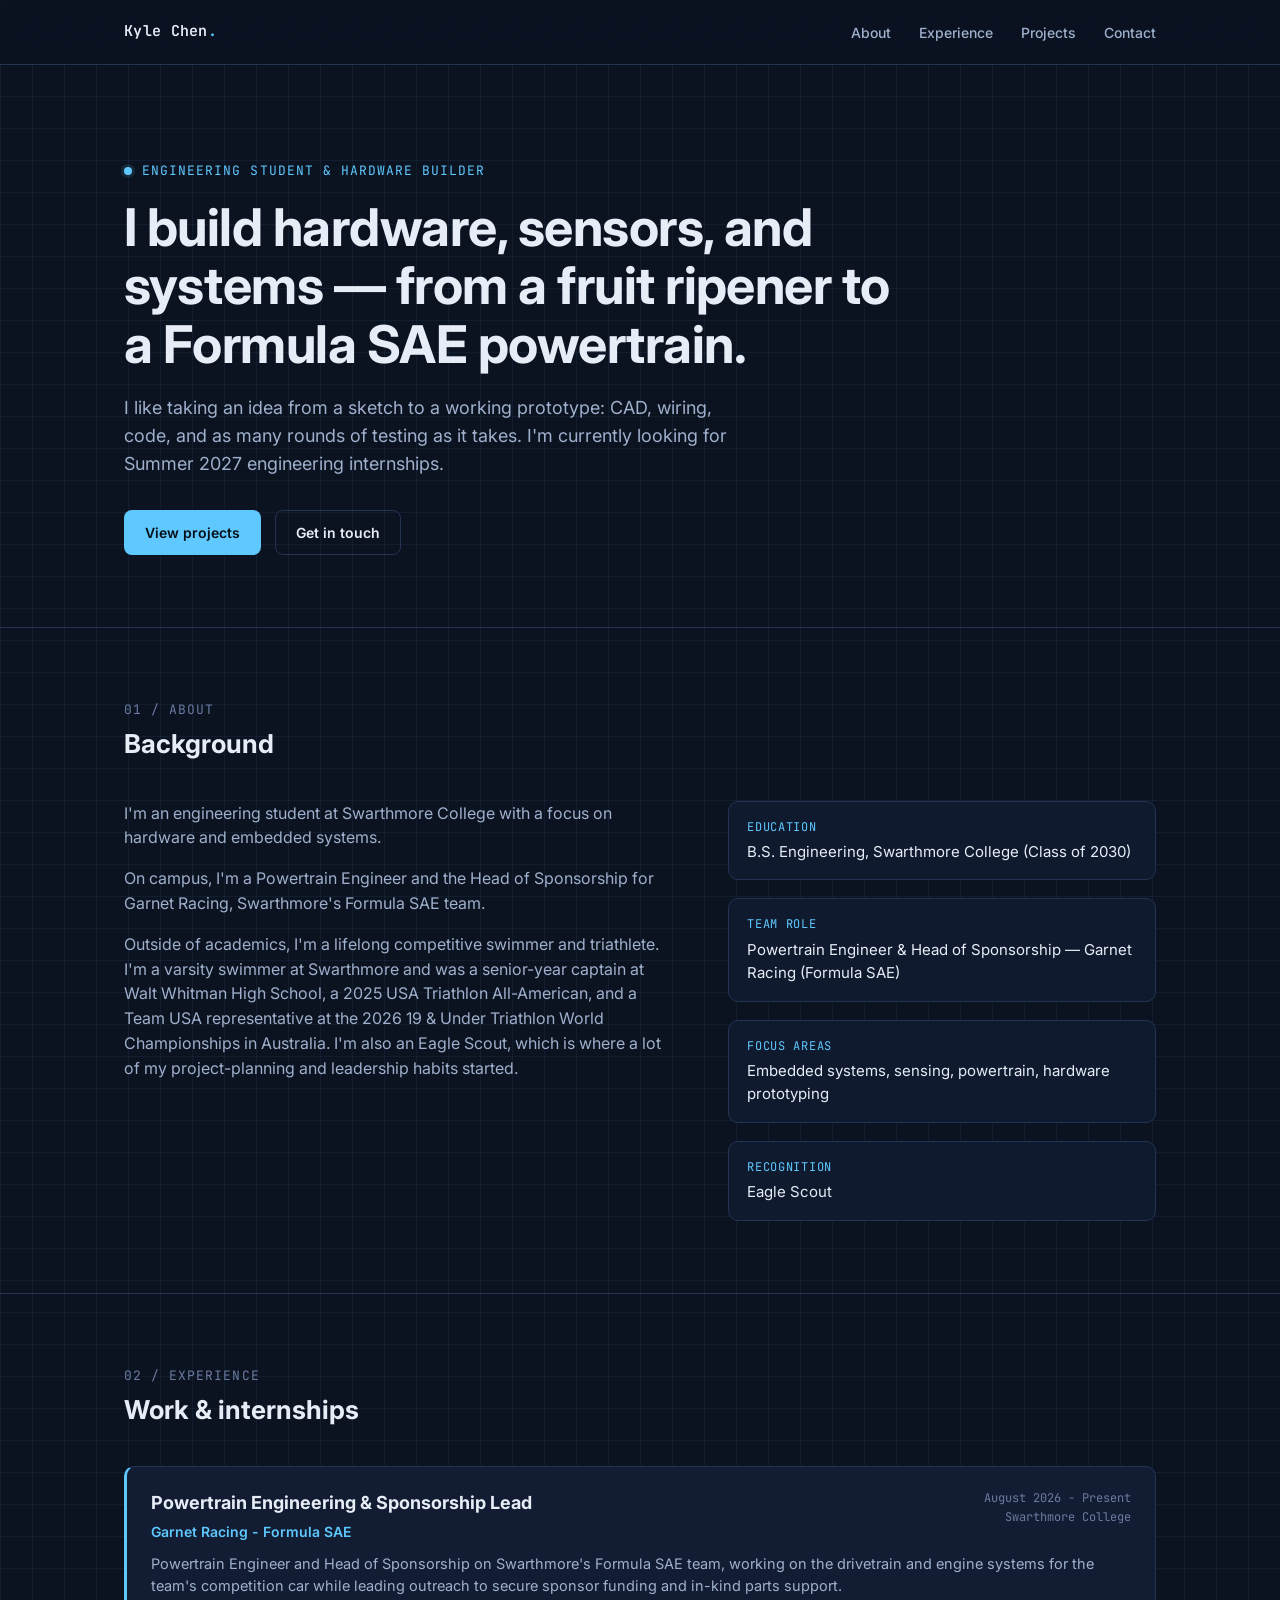
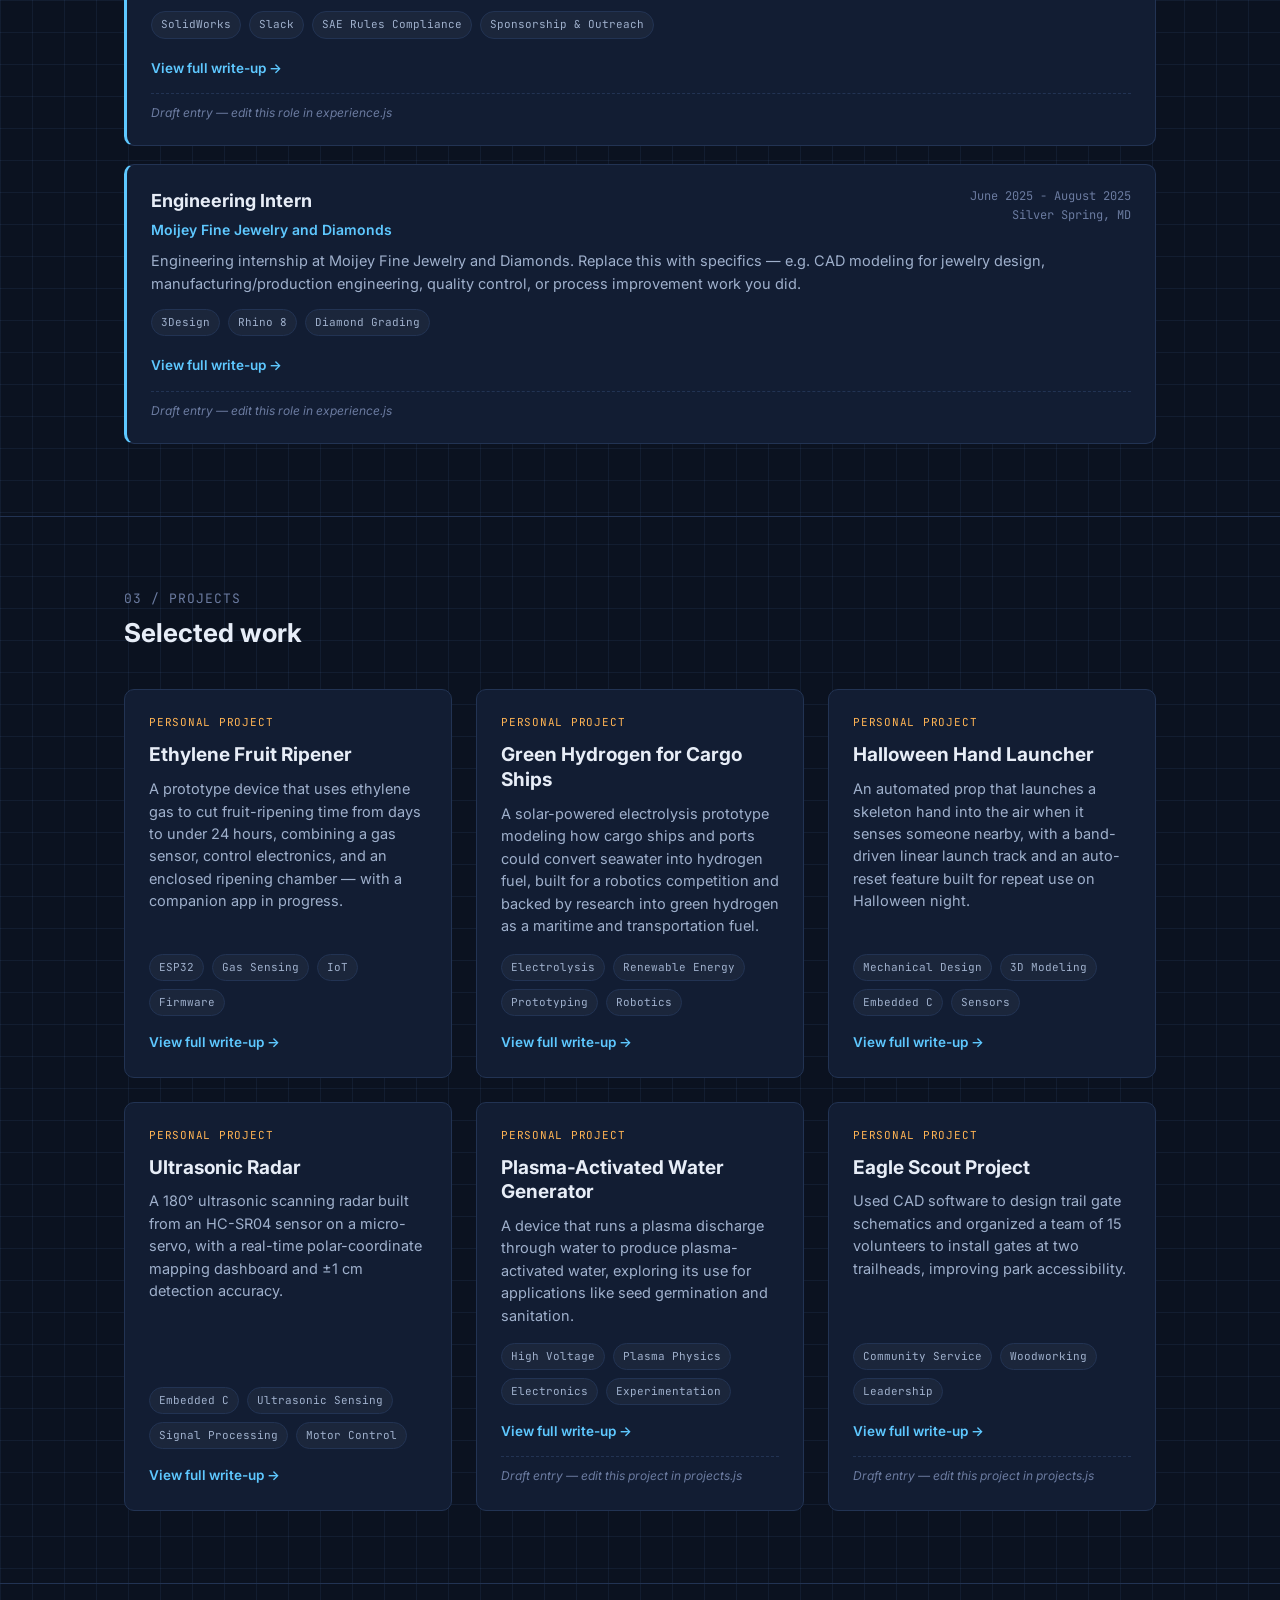
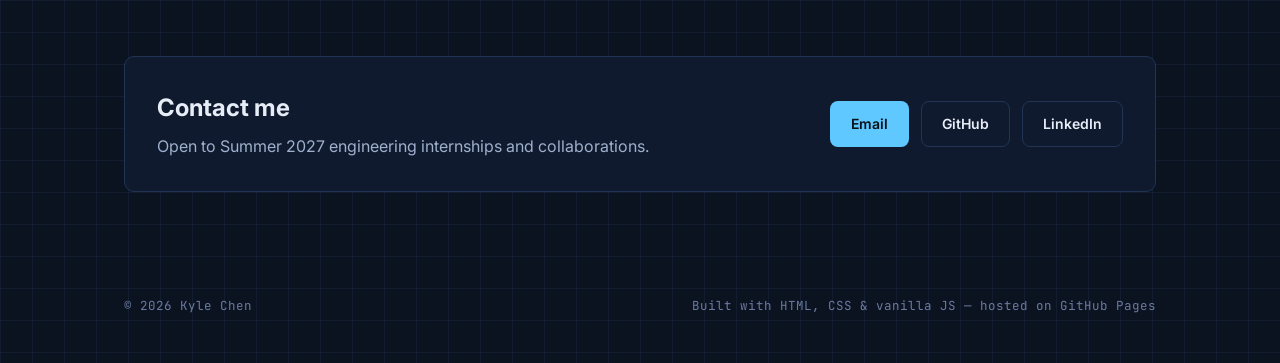
==== commit a697da1f: "Move athletics into About and give the intro its own line Co-Authored-By: Claude Opus 5.5 (1M contex" ====
--- a/index.html
+++ b/index.html
@@ -30,12 +30,9 @@
       <div class="eyebrow">Engineering Student &amp; Hardware Builder</div>
       <h1>I build hardware, sensors, and systems — from a fruit ripener to a Formula SAE powertrain.</h1>
       <p class="lead">
-        First-year engineering student at Swarthmore College, Powertrain Engineer
-        and Head of Sponsorship on the Formula SAE team.
-        Outside of academics, I'm a lifelong competitive swimmer and triathlete. I 
-        am a varsity swimmer at Swarthmore and was a senior-year captain at Walt Whitman High
-        School, a 2025 USA Triathlon All-American, and a Team USA representative
-        at the 2026 19 &amp; Under Triathlon World Championships in Australia.
+        I like taking an idea from a sketch to a working prototype: CAD, wiring,
+        code, and as many rounds of testing as it takes. I'm currently looking
+        for Summer 2027 engineering internships.
       </p>
       <div class="hero-cta">
         <a class="btn btn-primary" href="#projects">View projects</a>
@@ -60,9 +57,16 @@
           </p>
           <p>
             On campus, I'm a Powertrain Engineer and the Head of Sponsorship
-            for Garnet Racing, Swarthmore's Formula SAE team. Outside of coursework and the
-            team, I'm an Eagle Scout, which is where a lot of my
-            project-planning and leadership habits started.
+            for Garnet Racing, Swarthmore's Formula SAE team.
+          </p>
+          <p>
+            Outside of academics, I'm a lifelong competitive swimmer and
+            triathlete. I'm a varsity swimmer at Swarthmore and was a
+            senior-year captain at Walt Whitman High School, a 2025 USA
+            Triathlon All-American, and a Team USA representative at the 2026
+            19 &amp; Under Triathlon World Championships in Australia. I'm also
+            an Eagle Scout, which is where a lot of my project-planning and
+            leadership habits started.
           </p>
         </div>
         <ul class="stat-list">
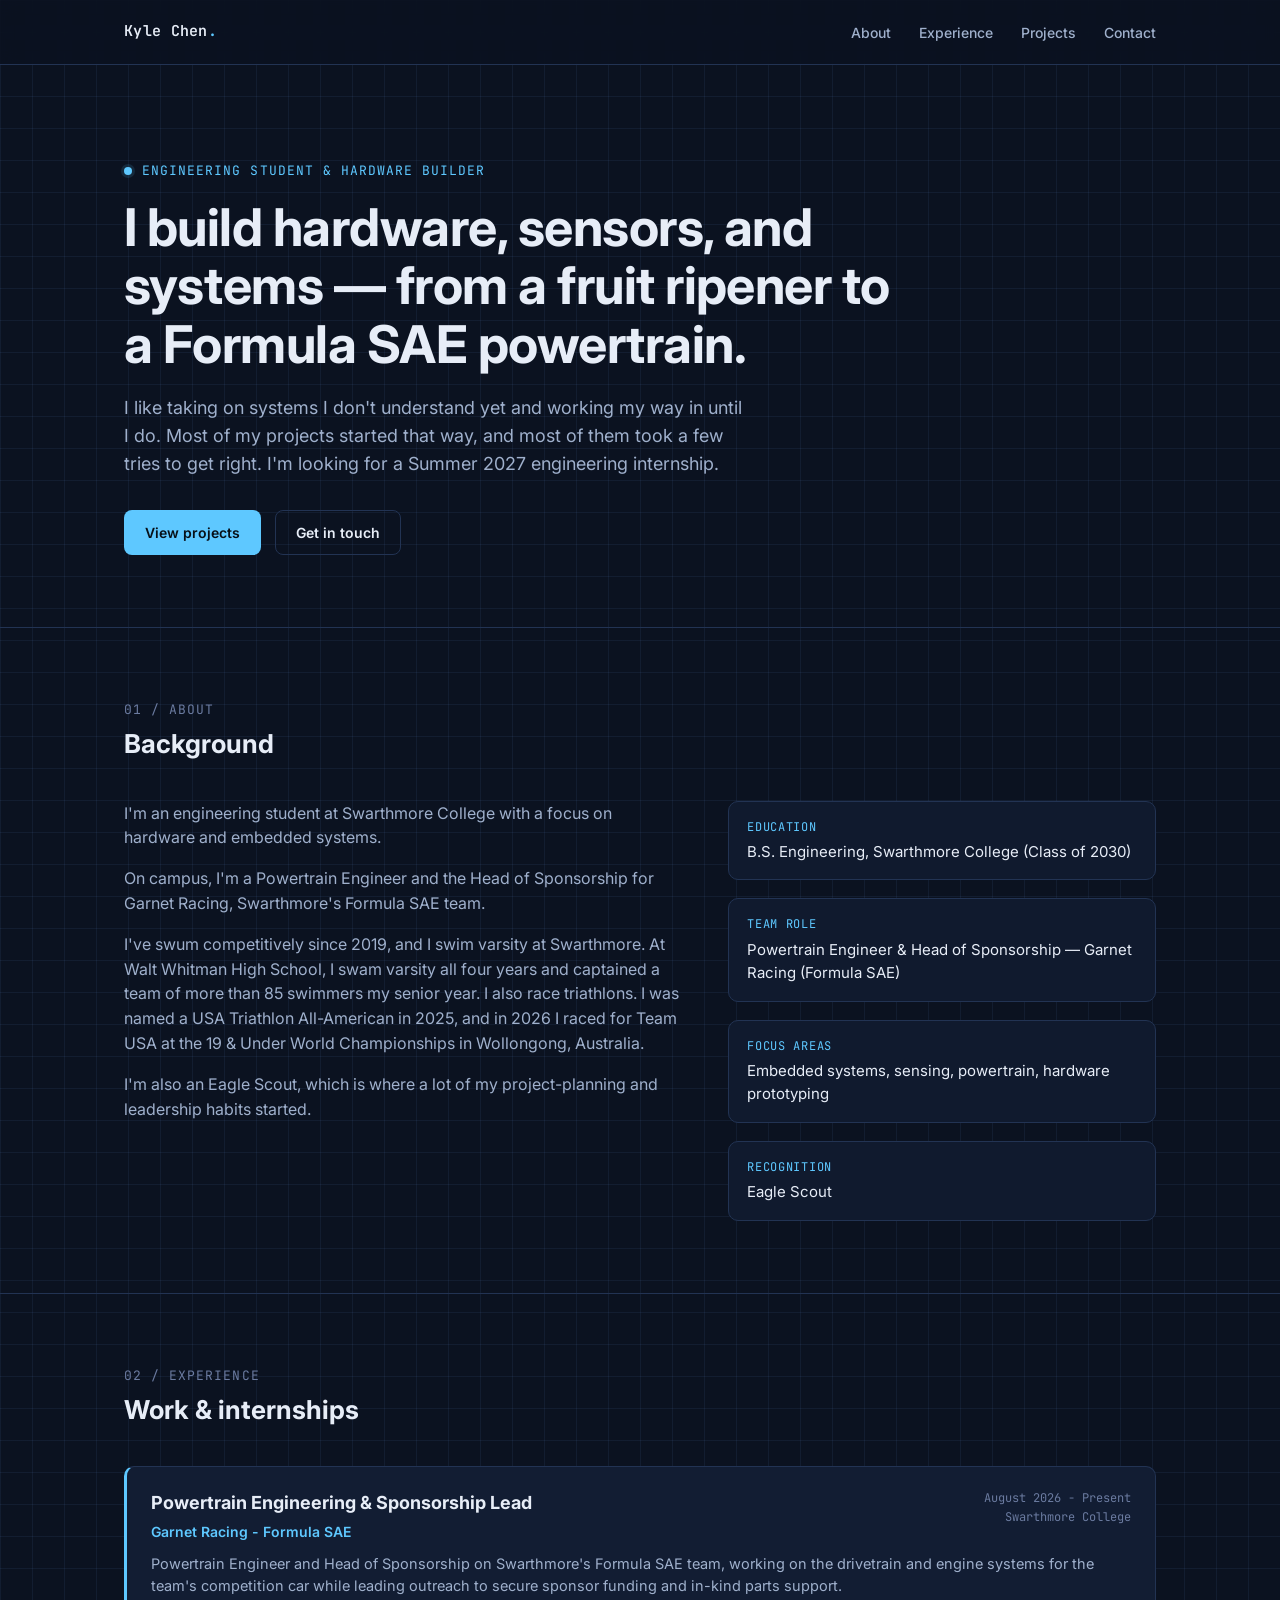
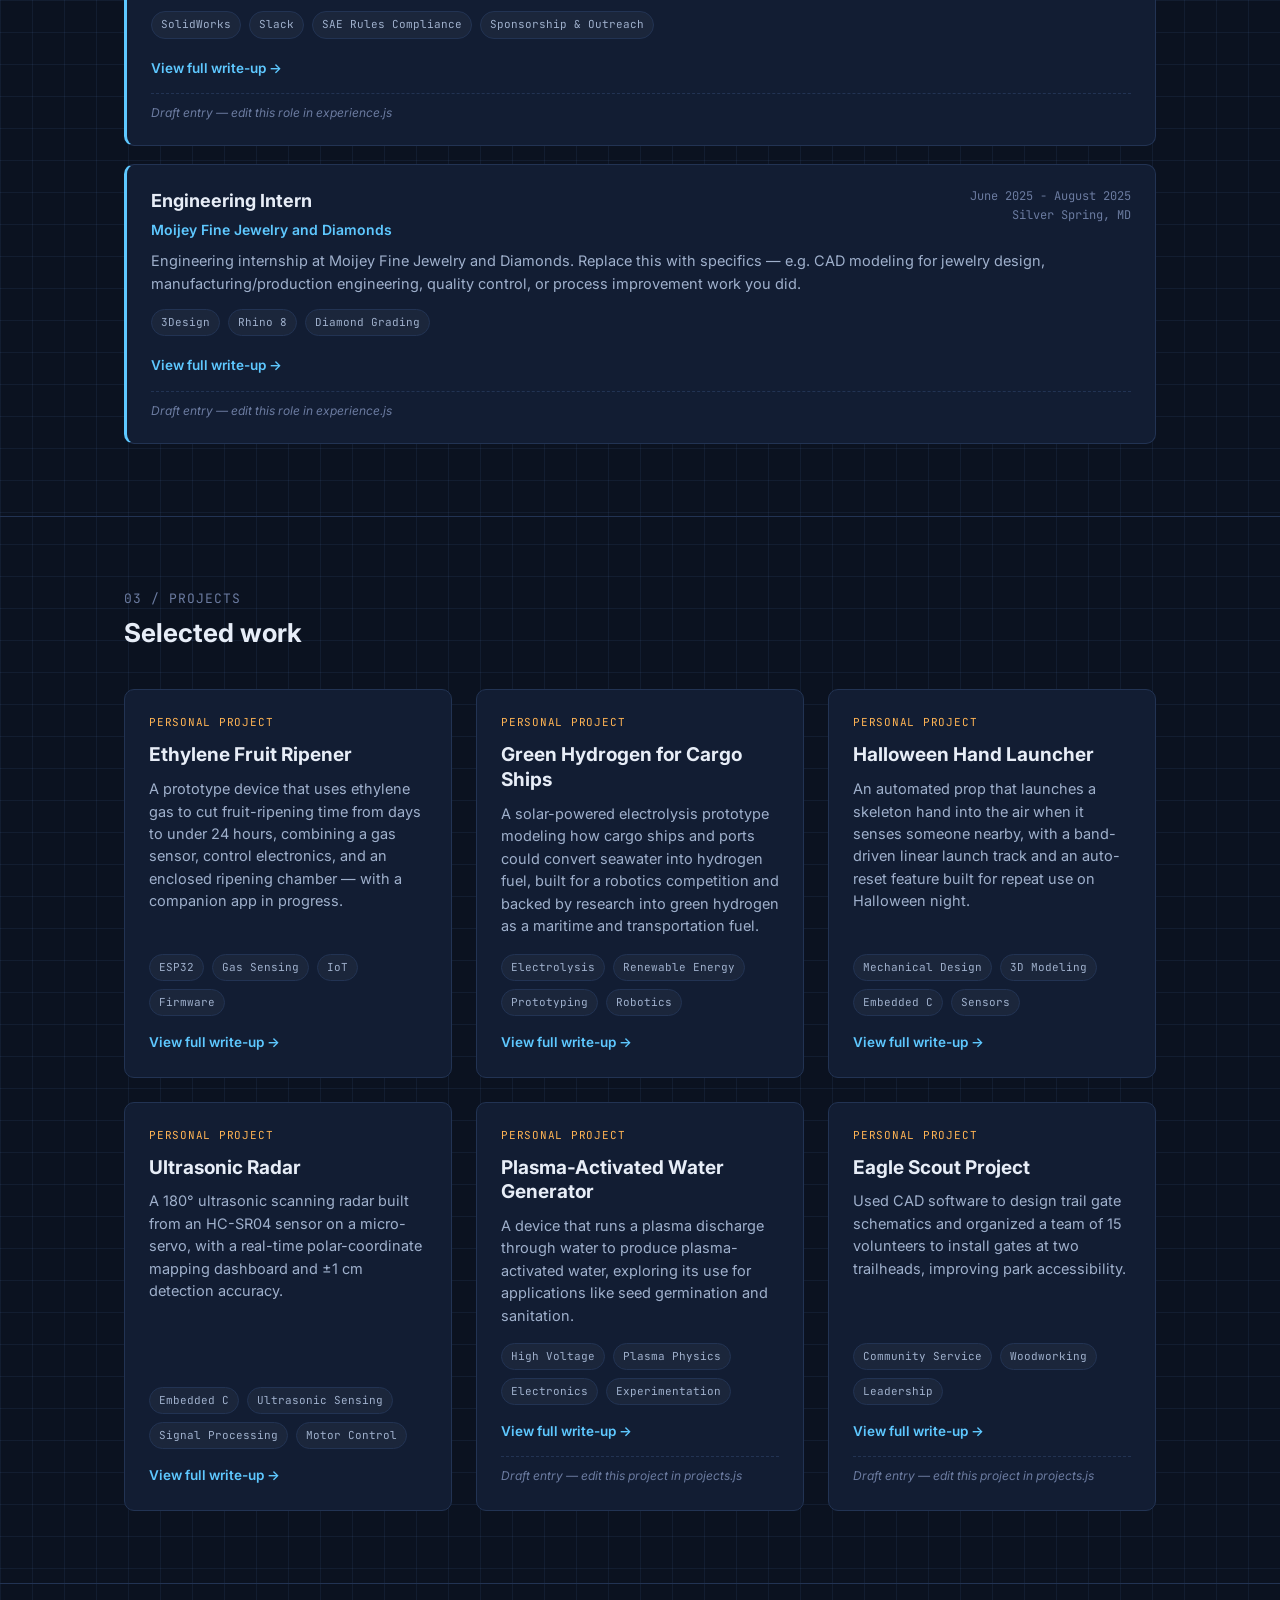
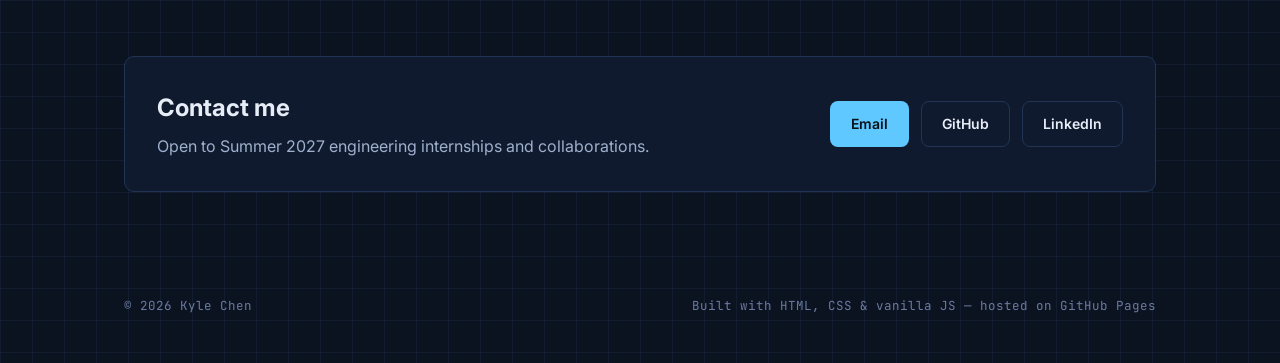
==== commit 66cd82bb: "Rewrite intro and athletics paragraph in plainer language Co-Authored-By: Claude Opus 5.5 (1M contex" ====
--- a/index.html
+++ b/index.html
@@ -30,9 +30,10 @@
       <div class="eyebrow">Engineering Student &amp; Hardware Builder</div>
       <h1>I build hardware, sensors, and systems — from a fruit ripener to a Formula SAE powertrain.</h1>
       <p class="lead">
-        I like taking an idea from a sketch to a working prototype: CAD, wiring,
-        code, and as many rounds of testing as it takes. I'm currently looking
-        for Summer 2027 engineering internships.
+        I like taking on systems I don't understand yet and working my way in
+        until I do. Most of my projects started that way, and most of them took
+        a few tries to get right. I'm looking for a Summer 2027 engineering
+        internship.
       </p>
       <div class="hero-cta">
         <a class="btn btn-primary" href="#projects">View projects</a>
@@ -60,13 +61,16 @@
             for Garnet Racing, Swarthmore's Formula SAE team.
           </p>
           <p>
-            Outside of academics, I'm a lifelong competitive swimmer and
-            triathlete. I'm a varsity swimmer at Swarthmore and was a
-            senior-year captain at Walt Whitman High School, a 2025 USA
-            Triathlon All-American, and a Team USA representative at the 2026
-            19 &amp; Under Triathlon World Championships in Australia. I'm also
-            an Eagle Scout, which is where a lot of my project-planning and
-            leadership habits started.
+            I've swum competitively since 2019, and I swim varsity at
+            Swarthmore. At Walt Whitman High School, I swam varsity all four
+            years and captained a team of more than 85 swimmers my senior year.
+            I also race triathlons. I was named a USA Triathlon All-American in
+            2025, and in 2026 I raced for Team USA at the 19 &amp; Under World
+            Championships in Wollongong, Australia.
+          </p>
+          <p>
+            I'm also an Eagle Scout, which is where a lot of my project-planning
+            and leadership habits started.
           </p>
         </div>
         <ul class="stat-list">
